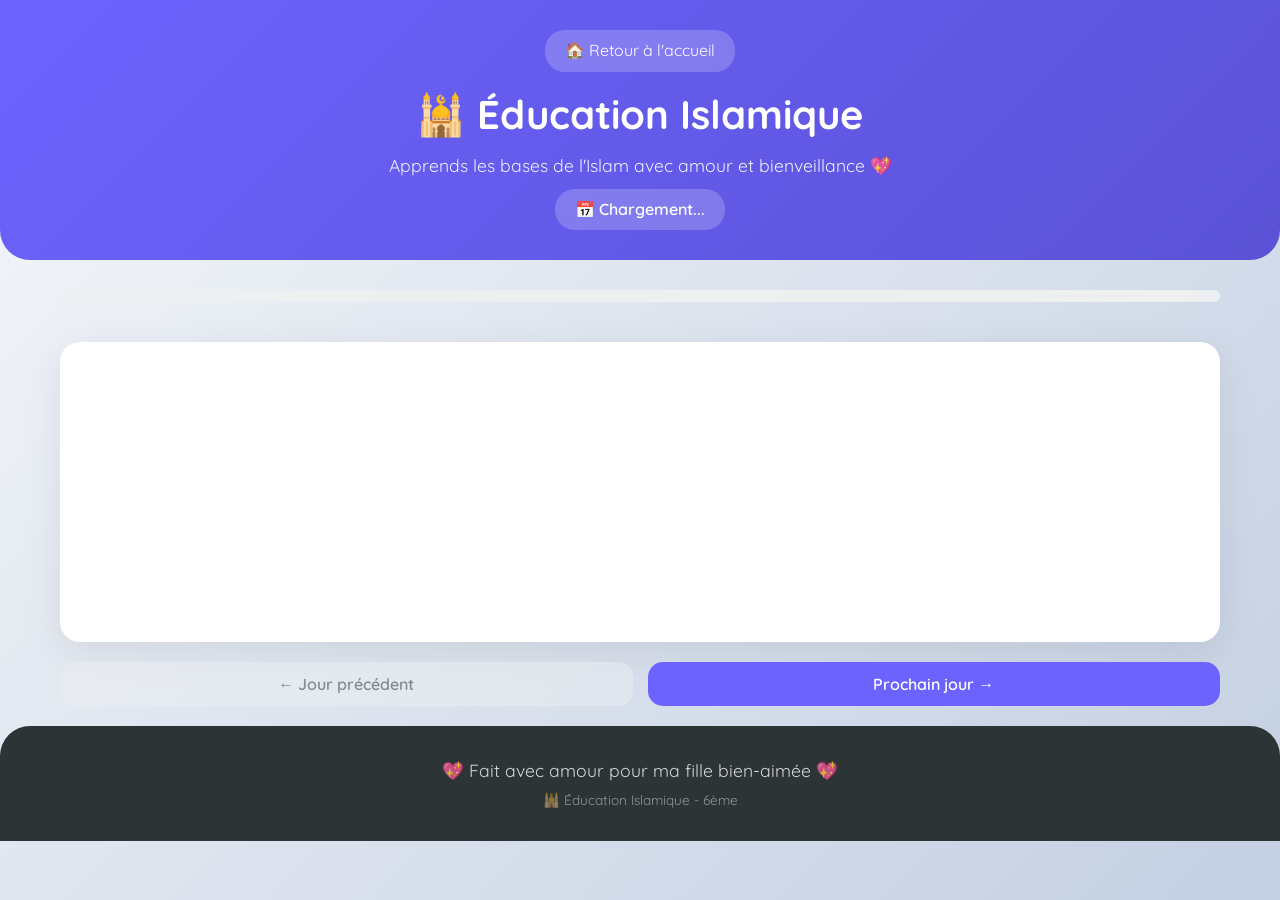
==== pages/islam.html @ 374b8ad4 "Create islam.html" ====
<!DOCTYPE html>
<html lang="fr">
<head>
    <meta charset="UTF-8">
    <meta name="viewport" content="width=device-width, initial-scale=1.0">
    <title>🕌 Éducation Islamique - Mon École</title>
    <link rel="stylesheet" href="../css/style.css">
    <link href="https://fonts.googleapis.com/css2?family=Quicksand:wght@300;400;600;700&display=swap" rel="stylesheet">
    <style>
        /* Styles spécifiques à la page Islam */
        .subject-header {
            background: linear-gradient(135deg, #6C63FF 0%, #5A52D5 100%);
            padding: 30px 20px;
            border-radius: 0 0 30px 30px;
            color: white;
            text-align: center;
            margin-bottom: 30px;
        }
        
        .subject-header h1 {
            font-size: 2.5rem;
            margin-bottom: 5px;
        }
        
        .subject-header .subtitle {
            font-size: 1.1rem;
            opacity: 0.9;
        }
        
        .subject-header .date-info {
            background: rgba(255,255,255,0.2);
            padding: 8px 20px;
            border-radius: 20px;
            display: inline-block;
            margin-top: 10px;
            font-weight: 600;
        }
        
        .back-home {
            display: inline-block;
            color: white;
            text-decoration: none;
            background: rgba(255,255,255,0.2);
            padding: 8px 20px;
            border-radius: 20px;
            margin-bottom: 10px;
            transition: all 0.3s;
        }
        
        .back-home:hover {
            background: rgba(255,255,255,0.3);
            transform: translateX(-3px);
        }
        
        .lesson-container {
            background: white;
            border-radius: 20px;
            padding: 30px;
            box-shadow: 0 10px 40px rgba(0,0,0,0.08);
            margin-bottom: 20px;
            min-height: 300px;
        }
        
        .lesson-container .day-badge {
            display: inline-block;
            background: var(--primary);
            color: white;
            padding: 5px 15px;
            border-radius: 20px;
            font-size: 0.85rem;
            font-weight: 600;
            margin-bottom: 15px;
        }
        
        .lesson-container .lesson-content h3 {
            color: var(--primary);
            font-size: 1.5rem;
            margin-bottom: 15px;
        }
        
        .lesson-container .lesson-content ul {
            list-style: none;
            padding: 0;
        }
        
        .lesson-container .lesson-content ul li {
            padding: 10px 15px;
            margin-bottom: 8px;
            background: #f8f9fa;
            border-radius: 12px;
            border-left: 4px solid var(--primary);
        }
        
        .lesson-container .lesson-content .lesson-tip {
            background: #fff3cd;
            padding: 15px 20px;
            border-radius: 12px;
            margin-top: 15px;
            border-left: 4px solid #ffc107;
        }
        
        .lesson-container .lesson-content .arabic-text {
            background: #f0f0f0;
            padding: 20px;
            border-radius: 12px;
            text-align: center;
            font-size: 1.4rem;
            margin: 15px 0;
            direction: rtl;
            font-family: 'Arial', sans-serif;
        }
        
        .lesson-container .lesson-content .arabic-text em {
            display: block;
            font-size: 1rem;
            direction: ltr;
            color: #666;
            margin-top: 5px;
        }
        
        .navigation-buttons {
            display: flex;
            justify-content: space-between;
            gap: 15px;
            margin: 20px 0;
            flex-wrap: wrap;
        }
        
        .navigation-buttons button {
            padding: 12px 30px;
            border: none;
            border-radius: 15px;
            font-size: 1rem;
            font-weight: 600;
            cursor: pointer;
            transition: all 0.3s;
            font-family: 'Quicksand', sans-serif;
            flex: 1;
            min-width: 120px;
        }
        
        .btn-prev {
            background: #ecf0f1;
            color: #2d3436;
        }
        
        .btn-prev:hover:not(:disabled) {
            background: #d5d8da;
            transform: translateX(-3px);
        }
        
        .btn-next {
            background: var(--primary);
            color: white;
        }
        
        .btn-next:hover:not(:disabled) {
            background: var(--primary-dark);
            transform: translateX(3px);
            box-shadow: 0 5px 20px rgba(108,99,255,0.3);
        }
        
        .btn-next:disabled, .btn-prev:disabled {
            opacity: 0.5;
            cursor: not-allowed;
            transform: none !important;
        }
        
        .quiz-container {
            background: white;
            border-radius: 20px;
            padding: 30px;
            box-shadow: 0 10px 40px rgba(0,0,0,0.08);
            margin-top: 20px;
            display: none;
        }
        
        .quiz-container.active {
            display: block;
            animation: fadeInUp 0.5s ease-out;
        }
        
        .quiz-container h3 {
            color: var(--primary);
            font-size: 1.5rem;
            margin-bottom: 20px;
        }
        
        .question {
            margin-bottom: 25px;
            padding: 20px;
            background: #f8f9fa;
            border-radius: 12px;
        }
        
        .question p {
            font-weight: 600;
            margin-bottom: 10px;
            font-size: 1.05rem;
        }
        
        .options {
            display: flex;
            flex-direction: column;
            gap: 8px;
        }
        
        .options label {
            display: flex;
            align-items: center;
            gap: 12px;
            padding: 10px 15px;
            background: white;
            border-radius: 10px;
            cursor: pointer;
            transition: all 0.2s;
            border: 2px solid transparent;
        }
        
        .options label:hover {
            border-color: var(--primary-light);
            background: #f0edff;
        }
        
        .options input[type="radio"] {
            width: 18px;
            height: 18px;
            accent-color: var(--primary);
        }
        
        .btn-submit {
            background: var(--success);
            color: white;
            padding: 12px 40px;
            border: none;
            border-radius: 15px;
            font-size: 1.1rem;
            font-weight: 700;
            cursor: pointer;
            transition: all 0.3s;
            font-family: 'Quicksand', sans-serif;
        }
        
        .btn-submit:hover {
            transform: scale(1.03);
            box-shadow: 0 5px 20px rgba(107,203,119,0.3);
        }
        
        .quiz-result {
            padding: 20px;
            border-radius: 12px;
            margin-top: 20px;
            text-align: center;
            font-weight: 700;
            font-size: 1.2rem;
            display: none;
        }
        
        .quiz-result.success {
            display: block;
            background: #d4edda;
            color: #155724;
            border: 2px solid #6BCB77;
        }
        
        .quiz-result.fail {
            display: block;
            background: #f8d7da;
            color: #721c24;
            border: 2px solid #FF6B6B;
        }
        
        .progress-bar-container {
            background: #ecf0f1;
            border-radius: 15px;
            height: 12px;
            margin: 20px 0;
            overflow: hidden;
        }
        
        .progress-bar-fill {
            height: 100%;
            border-radius: 15px;
            background: linear-gradient(90deg, var(--primary-light), var(--primary));
            transition: width 0.8s cubic-bezier(0.4, 0, 0.2, 1);
            width: 0%;
        }
        
        .weekly-quiz-container {
            background: linear-gradient(135deg, #ffecd2 0%, #fcb69f 100%);
            border-radius: 20px;
            padding: 30px;
            margin-top: 20px;
            display: none;
            border: 3px solid #ff6b6b;
        }
        
        .weekly-quiz-container.active {
            display: block;
            animation: fadeInUp 0.6s ease-out;
        }
        
        .weekly-quiz-container h3 {
            color: #e17055;
            font-size: 1.8rem;
            text-align: center;
        }
        
        .weekly-quiz-container .subtitle {
            text-align: center;
            font-size: 1.1rem;
            color: #636e72;
            margin-bottom: 20px;
        }
        
        .weekly-quiz-container .passing-info {
            background: white;
            padding: 10px 20px;
            border-radius: 12px;
            text-align: center;
            font-weight: 600;
            margin-bottom: 20px;
        }
        
        .week-progress {
            display: flex;
            justify-content: space-between;
            gap: 8px;
            margin: 20px 0;
        }
        
        .week-day {
            flex: 1;
            text-align: center;
            padding: 8px 4px;
            border-radius: 10px;
            font-size: 0.75rem;
            font-weight: 600;
            background: #ecf0f1;
            color: #999;
            transition: all 0.3s;
        }
        
        .week-day.completed {
            background: #d4edda;
            color: #155724;
        }
        
        .week-day.current {
            background: var(--primary);
            color: white;
        }
        
        .week-day.locked {
            background: #f8d7da;
            color: #721c24;
        }
        
        .message-box {
            text-align: center;
            padding: 30px;
            background: #f8f9fa;
            border-radius: 15px;
            margin: 20px 0;
        }
        
        .message-box .big-emoji {
            font-size: 4rem;
        }
        
        .message-box h3 {
            font-size: 1.5rem;
            color: var(--primary);
            margin: 15px 0;
        }
        
        .message-box p {
            color: #636e72;
            font-size: 1.1rem;
        }
        
        @media (max-width: 768px) {
            .subject-header h1 { font-size: 2rem; }
            .navigation-buttons button { padding: 10px 20px; font-size: 0.9rem; }
            .lesson-container { padding: 20px; }
            .quiz-container { padding: 20px; }
            .week-day { font-size: 0.6rem; padding: 5px 2px; }
        }
    </style>
</head>
<body>

    <!-- ============================================ -->
    <!-- HEADER -->
    <!-- ============================================ -->
    <header class="subject-header">
        <div class="container">
            <a href="../index.html" class="back-home">🏠 Retour à l'accueil</a>
            <h1>🕌 Éducation Islamique</h1>
            <p class="subtitle">Apprends les bases de l'Islam avec amour et bienveillance 💖</p>
            <div class="date-info" id="current-date">📅 Chargement...</div>
        </div>
    </header>

    <!-- ============================================ -->
    <!-- MAIN CONTENT -->
    <!-- ============================================ -->
    <div class="container">

        <!-- Progress Bar -->
        <div class="progress-bar-container">
            <div class="progress-bar-fill" id="subjectProgress" style="width: 0%;"></div>
        </div>

        <!-- Week Progress -->
        <div class="week-progress" id="weekProgress">
            <!-- Generated by JavaScript -->
        </div>

        <!-- ============================================ -->
        <!-- LESSON CONTAINER -->
        <!-- ============================================ -->
        <div id="lessonContainer" class="lesson-container">
            <!-- Dynamic content loaded by JavaScript -->
        </div>

        <!-- ============================================ -->
        <!-- NAVIGATION -->
        <!-- ============================================ -->
        <div class="navigation-buttons">
            <button class="btn-prev" id="prevDay" disabled>← Jour précédent</button>
            <button class="btn-next" id="nextDay">Prochain jour →</button>
        </div>

        <!-- ============================================ -->
        <!-- QUIZ CONTAINER -->
        <!-- ============================================ -->
        <div id="quizContainer" class="quiz-container">
            <!-- Dynamic quiz loaded by JavaScript -->
        </div>

        <!-- ============================================ -->
        <!-- WEEKLY QUIZ CONTAINER -->
        <!-- ============================================ -->
        <div id="weeklyQuizContainer" class="weekly-quiz-container">
            <!-- Dynamic weekly quiz loaded by JavaScript -->
        </div>

        <!-- ============================================ -->
        <!-- MESSAGE BOX (for future lessons) -->
        <!-- ============================================ -->
        <div id="messageBox" style="display: none;">
            <!-- Dynamic message -->
        </div>

    </div>

    <!-- ============================================ -->
    <!-- FOOTER -->
    <!-- ============================================ -->
    <footer>
        <div class="container">
            <p>💖 Fait avec amour pour ma fille bien-aimée 💖</p>
            <p class="footer-small">🕌 Éducation Islamique - 6ème</p>
        </div>
    </footer>

    <!-- ============================================ -->
    <!-- JAVASCRIPT -->
    <!-- ============================================ -->
    <script src="../js/script.js"></script>
    <script>
        // ============================================ //
        // ISLAM PAGE SPECIFIC LOGIC //
        // ============================================ //

        const SUBJECT_KEY = 'islam';
        const TOTAL_DAYS = 7;

        // Get current day from global function
        const currentDay = window.getCurrentDay ? window.getCurrentDay() : 1;

        // ============================================ //
        // RENDER LESSON //
        // ============================================ //

        function renderLesson(dayNumber) {
            const container = document.getElementById('lessonContainer');
            const subjectData = window.SUBJECTS ? window.SUBJECTS[SUBJECT_KEY] : null;
            
            if (!subjectData || !subjectData.days[dayNumber]) {
                container.innerHTML = `
                    <div class="message-box">
                        <div class="big-emoji">📚</div>
                        <h3>Leçon à venir</h3>
                        <p>Reviens bientôt pour découvrir cette leçon !</p>
                    </div>
                `;
                return;
            }

            const dayData = subjectData.days[dayNumber];
            const isCompleted = window.isDayCompleted ? window.isDayCompleted(SUBJECT_KEY, dayNumber) : false;
            const isUnlocked = window.isDayUnlocked ? window.isDayUnlocked(SUBJECT_KEY, dayNumber) : (dayNumber <= currentDay);
            const date = getDateForDay(dayNumber);
            
            // Build status badge
            let statusBadge = '';
            if (isCompleted) {
                statusBadge = '✅ Terminé';
            } else if (isUnlocked) {
                statusBadge = '🔵 À faire';
            } else {
                statusBadge = '🔒 Verrouillé';
            }

            container.innerHTML = `
                <div class="day-badge">📅 Jour ${dayNumber} - ${formatDate(date)}</div>
                <div class="lesson-content">
                    ${dayData.content}
                    <div style="margin-top: 15px; font-size: 0.9rem; color: #636e72;">
                        Statut: <strong>${statusBadge}</strong>
                    </div>
                </div>
            `;

            // Show quiz if unlocked
            const quizContainer = document.getElementById('quizContainer');
            if (isUnlocked) {
                quizContainer.classList.add('active');
                renderQuiz(dayNumber);
            } else {
                quizContainer.classList.remove('active');
            }

            // Update navigation
            document.getElementById('prevDay').disabled = (dayNumber <= 1);
            document.getElementById('nextDay').disabled = (dayNumber >= TOTAL_DAYS);
        }

        // ============================================ //
        // RENDER QUIZ //
        // ============================================ //

        function renderQuiz(dayNumber) {
            const container = document.getElementById('quizContainer');
            const subjectData = window.SUBJECTS ? window.SUBJECTS[SUBJECT_KEY] : null;
            
            if (!subjectData || !subjectData.days[dayNumber] || !subjectData.days[dayNumber].quiz) {
                container.innerHTML = `<p>Aucun quiz pour cette leçon.</p>`;
                return;
            }

            const quiz = subjectData.days[dayNumber].quiz;
            const isCompleted = window.isDayCompleted ? window.isDayCompleted(SUBJECT_KEY, dayNumber) : false;

            if (isCompleted) {
                const score = getSubjectProgress(SUBJECT_KEY).scores[dayNumber] || 0;
                container.innerHTML = `
                    <h3>✅ Quiz terminé !</h3>
                    <div class="quiz-result success" style="display:block;">
                        🎉 Score: ${score}% - Bravo !
                    </div>
                    <p style="text-align:center; color:#636e72; margin-top:10px;">
                        Tu peux réviser la leçon quand tu veux.
                    </p>
                `;
                return;
            }

            let html = `<h3>📝 Quiz du Jour ${dayNumber}</h3>`;
            html += `<p>Réponds aux 5 questions ci-dessous :</p>`;

            quiz.questions.forEach((q, index) => {
                html += `
                    <div class="question" data-q="${index}">
                        <p>${index + 1}. ${q.question}</p>
                        <div class="options">
                            ${q.options.map((opt, i) => `
                                <label>
                                    <input type="radio" name="q${index}" value="${i}">
                                    ${opt}
                                </label>
                            `).join('')}
                        </div>
                    </div>
                `;
            });

            html += `
                <button class="btn-submit" onclick="submitQuiz(${dayNumber})">✅ Vérifier mes réponses</button>
                <div id="quizResult" class="quiz-result"></div>
            `;

            container.innerHTML = html;
        }

        // ============================================ //
        // SUBMIT QUIZ //
        // ============================================ //

        window.submitQuiz = function(dayNumber) {
            const subjectData = window.SUBJECTS ? window.SUBJECTS[SUBJECT_KEY] : null;
            if (!subjectData || !subjectData.days[dayNumber]) return;

            const quiz = subjectData.days[dayNumber].quiz;
            let correct = 0;
            const total = quiz.questions.length;

            quiz.questions.forEach((q, index) => {
                const selected = document.querySelector(`input[name="q${index}"]:checked`);
                if (selected && parseInt(selected.value) === q.correct) {
                    correct++;
                }
            });

            const score = Math.round((correct / total) * 100);
            const resultDiv = document.getElementById('quizResult');
            
            if (score >= 65) {
                resultDiv.className = 'quiz-result success';
                resultDiv.textContent = `🎉 Félicitations ! ${score}% - Quiz réussi !`;
                // Save progress
                if (window.updateSubjectProgress) {
                    window.updateSubjectProgress(SUBJECT_KEY, dayNumber, score);
                }
                // Update dashboard
                if (window.updateDashboard) {
                    window.updateDashboard();
                }
                // Re-render to show completed state
                setTimeout(() => renderLesson(dayNumber), 1500);
            } else {
                resultDiv.className = 'quiz-result fail';
                resultDiv.textContent = `📚 ${score}% - Réessaie ! Relis la leçon et retente ta chance.`;
            }
        };

        // ============================================ //
        // RENDER WEEK PROGRESS //
        // ============================================ //

        function renderWeekProgress() {
            const container = document.getElementById('weekProgress');
            let html = '';

            for (let i = 1; i <= TOTAL_DAYS; i++) {
                const completed = window.isDayCompleted ? window.isDayCompleted(SUBJECT_KEY, i) : false;
                const unlocked = window.isDayUnlocked ? window.isDayUnlocked(SUBJECT_KEY, i) : (i <= currentDay);
                
                let className = 'week-day';
                if (completed) className += ' completed';
                else if (unlocked) className += ' current';
                else className += ' locked';

                const label = completed ? '✅' : (unlocked ? '📖' : '🔒');
                html += `<div class="${className}">${label} J${i}</div>`;
            }

            container.innerHTML = html;
        }

        // ============================================ //
        // UPDATE PROGRESS BAR //
        // ============================================ //

        function updateProgressBar() {
            const progress = window.getSubjectProgress ? window.getSubjectProgress(SUBJECT_KEY) : { completedDays: [] };
            const completed = progress.completedDays ? progress.completedDays.length : 0;
            const percent = Math.round((completed / TOTAL_DAYS) * 100);
            
            const bar = document.getElementById('subjectProgress');
            if (bar) bar.style.width = `${percent}%`;
        }

        // ============================================ //
        // NAVIGATION //
        // ============================================ //

        let currentViewDay = currentDay;

        function navigateToDay(direction) {
            const newDay = currentViewDay + direction;
            if (newDay < 1 || newDay > TOTAL_DAYS) return;
            
            currentViewDay = newDay;
            renderLesson(currentViewDay);
            updateNavigationButtons();
        }

        function updateNavigationButtons() {
            document.getElementById('prevDay').disabled = (currentViewDay <= 1);
            document.getElementById('nextDay').disabled = (currentViewDay >= TOTAL_DAYS);
        }

        // ============================================ //
        // HELPER FUNCTIONS (if not in global) //
        // ============================================ //

        function getDateForDay(dayNumber) {
            const date = new Date('2026-07-14');
            date.setDate(date.getDate() + dayNumber - 1);
            return date;
        }

        function formatDate(date) {
            const options = { day: 'numeric', month: 'long', year: 'numeric' };
            return date.toLocaleDateString('fr-FR', options);
        }

        function getSubjectProgress(key) {
            if (window.getSubjectProgress) return window.getSubjectProgress(key);
            return { completedDays: [], scores: {} };
        }

        // ============================================ //
        // INITIALIZATION //
        // ============================================ //

        document.addEventListener('DOMContentLoaded', function() {
            // Set current date
            const dateEl = document.getElementById('current-date');
            const today = new Date();
            const options = { weekday: 'long', year: 'numeric', month: 'long', day: 'numeric' };
            if (dateEl) dateEl.textContent = `📅 ${today.toLocaleDateString('fr-FR', options)}`;

            // Render initial lesson
            renderLesson(currentViewDay);
            renderWeekProgress();
            updateProgressBar();
            updateNavigationButtons();

            // Event listeners
            document.getElementById('prevDay').addEventListener('click', () => navigateToDay(-1));
            document.getElementById('nextDay').addEventListener('click', () => navigateToDay(1));
        });

        // ============================================ //
        // OVERRIDE DAY IF FUTURE DATE //
        // ============================================ //

        // If today is before start date or after week, adjust
        const today = new Date();
        const startDate = new Date('2026-07-14');
        const endDate = new Date('2026-07-20');
        
        if (today < startDate) {
            // Before start date
            document.getElementById('lessonContainer').innerHTML = `
                <div class="message-box">
                    <div class="big-emoji">⏳</div>
                    <h3>Les cours commencent le 14 juillet !</h3>
                    <p>Reviens le 14 juillet pour commencer l'aventure ! 🌟</p>
                </div>
            `;
            document.getElementById('quizContainer').classList.remove('active');
        }
    </script>
</body>
</html>
---- css/style.css ----
/* ============================================ */
/* 1. RESET & GLOBAL STYLES */
/* ============================================ */
* {
    margin: 0;
    padding: 0;
    box-sizing: border-box;
}

:root {
    --primary: #6C63FF;
    --primary-light: #8B83FF;
    --primary-dark: #5A52D5;
    --secondary: #FF6B6B;
    --accent: #FFD93D;
    --success: #6BCB77;
    --danger: #FF6B6B;
    --bg-gradient-start: #667eea;
    --bg-gradient-end: #764ba2;
    --card-shadow: 0 10px 40px rgba(0, 0, 0, 0.1);
    --border-radius: 20px;
    --transition: all 0.3s cubic-bezier(0.4, 0, 0.2, 1);
}

body {
    font-family: 'Quicksand', sans-serif;
    background: linear-gradient(135deg, #f5f7fa 0%, #c3cfe2 100%);
    min-height: 100vh;
    color: #2d3436;
    line-height: 1.6;
}

.container {
    max-width: 1200px;
    margin: 0 auto;
    padding: 0 20px;
}

/* ============================================ */
/* 2. HEADER / HERO */
/* ============================================ */
.hero {
    background: linear-gradient(135deg, var(--bg-gradient-start) 0%, var(--bg-gradient-end) 100%);
    padding: 50px 20px 40px;
    border-bottom-left-radius: 50px;
    border-bottom-right-radius: 50px;
    position: relative;
    overflow: hidden;
    box-shadow: 0 10px 40px rgba(108, 99, 255, 0.3);
}

.hero::before {
    content: '';
    position: absolute;
    top: -50%;
    right: -20%;
    width: 500px;
    height: 500px;
    background: rgba(255, 255, 255, 0.05);
    border-radius: 50%;
    animation: float 20s infinite;
}

.hero::after {
    content: '';
    position: absolute;
    bottom: -30%;
    left: -10%;
    width: 300px;
    height: 300px;
    background: rgba(255, 255, 255, 0.03);
    border-radius: 50%;
    animation: float 15s infinite reverse;
}

@keyframes float {
    0%, 100% { transform: translate(0, 0); }
    50% { transform: translate(-30px, -30px); }
}

.hero-content {
    position: relative;
    z-index: 1;
    display: flex;
    justify-content: space-between;
    align-items: center;
    flex-wrap: wrap;
}

.hero-text h1 {
    font-size: 3.5rem;
    color: white;
    font-weight: 700;
    text-shadow: 0 4px 20px rgba(0, 0, 0, 0.2);
    margin-bottom: 5px;
}

.hero-text .subtitle {
    font-size: 1.8rem;
    color: rgba(255, 255, 255, 0.95);
    font-weight: 600;
}

.hero-text .description {
    font-size: 1.1rem;
    color: rgba(255, 255, 255, 0.85);
    margin: 10px 0 15px;
}

.date-display {
    display: inline-block;
    background: rgba(255, 255, 255, 0.2);
    backdrop-filter: blur(10px);
    padding: 10px 25px;
    border-radius: 50px;
    color: white;
    font-size: 1.1rem;
    font-weight: 600;
    border: 1px solid rgba(255, 255, 255, 0.3);
}

.hero-emoji {
    display: flex;
    gap: 20px;
    font-size: 3rem;
}

.floating-emoji {
    animation: floatEmoji 3s ease-in-out infinite;
    display: inline-block;
}

.floating-emoji:nth-child(2) { animation-delay: 0.5s; }
.floating-emoji:nth-child(3) { animation-delay: 1s; }

@keyframes floatEmoji {
    0%, 100% { transform: translateY(0) rotate(0deg); }
    50% { transform: translateY(-15px) rotate(5deg); }
}

/* ============================================ */
/* 3. SECTION TITLES */
/* ============================================ */
.section-title {
    font-size: 2.2rem;
    font-weight: 700;
    color: #2d3436;
    margin: 40px 0 30px;
    position: relative;
    display: inline-block;
}

.section-title::after {
    content: '';
    position: absolute;
    bottom: -8px;
    left: 0;
    width: 60px;
    height: 4px;
    background: linear-gradient(90deg, var(--primary), var(--secondary));
    border-radius: 2px;
}

/* ============================================ */
/* 4. DASHBOARD */
/* ============================================ */
.dashboard {
    padding: 20px 0;
}

.dashboard-grid {
    display: grid;
    grid-template-columns: 1fr 2fr;
    gap: 30px;
    align-items: start;
}

@media (max-width: 768px) {
    .dashboard-grid {
        grid-template-columns: 1fr;
    }
}

.chart-card {
    background: white;
    border-radius: var(--border-radius);
    padding: 30px;
    box-shadow: var(--card-shadow);
    text-align: center;
}

.chart-card h3 {
    font-size: 1.2rem;
    color: #636e72;
    margin-bottom: 15px;
}

.chart-container {
    display: flex;
    justify-content: center;
    align-items: center;
    position: relative;
}

.chart-container canvas {
    max-width: 100%;
    height: auto;
}

.chart-label {
    font-size: 1.3rem;
    font-weight: 700;
    color: var(--primary);
    margin-top: 15px;
}

.stats-grid {
    display: grid;
    grid-template-columns: 1fr 1fr;
    gap: 15px;
}

@media (max-width: 480px) {
    .stats-grid {
        grid-template-columns: 1fr;
    }
}

.stat-card {
    background: white;
    border-radius: var(--border-radius);
    padding: 20px;
    box-shadow: var(--card-shadow);
    display: flex;
    align-items: center;
    gap: 15px;
    transition: var(--transition);
}

.stat-card:hover {
    transform: translateY(-3px);
    box-shadow: 0 15px 50px rgba(0, 0, 0, 0.15);
}

.stat-icon {
    font-size: 2.5rem;
}

.stat-info {
    display: flex;
    flex-direction: column;
}

.stat-number {
    font-size: 2rem;
    font-weight: 700;
    color: #2d3436;
}

.stat-label {
    font-size: 0.85rem;
    color: #636e72;
    font-weight: 600;
}

/* ============================================ */
/* 5. SUBJECT CARDS */
/* ============================================ */
.subjects {
    padding: 10px 0 40px;
}

.subject-grid {
    display: grid;
    grid-template-columns: repeat(auto-fill, minmax(280px, 1fr));
    gap: 25px;
}

.subject-card {
    background: white;
    border-radius: var(--border-radius);
    padding: 25px;
    box-shadow: var(--card-shadow);
    transition: var(--transition);
    cursor: pointer;
    position: relative;
    overflow: hidden;
    border: 2px solid transparent;
}

.subject-card:hover {
    transform: translateY(-5px) scale(1.02);
    box-shadow: 0 20px 60px rgba(108, 99, 255, 0.2);
    border-color: var(--primary-light);
}

.subject-card:active {
    transform: scale(0.98);
}

.subject-icon {
    font-size: 3rem;
    display: block;
    margin-bottom: 10px;
}

.subject-card h3 {
    font-size: 1.3rem;
    color: #2d3436;
    margin-bottom: 5px;
}

.subject-desc {
    font-size: 0.9rem;
    color: #636e72;
    margin-bottom: 15px;
}

.gauge-container {
    display: flex;
    align-items: center;
    gap: 12px;
    margin: 10px 0;
}

.gauge-track {
    flex: 1;
    height: 10px;
    background: #ecf0f1;
    border-radius: 10px;
    overflow: hidden;
    position: relative;
}

.gauge-fill {
    height: 100%;
    border-radius: 10px;
    background: linear-gradient(90deg, var(--primary-light), var(--primary));
    transition: width 1s cubic-bezier(0.4, 0, 0.2, 1);
    width: 0%;
}

.gauge-percent {
    font-size: 0.9rem;
    font-weight: 700;
    color: var(--primary);
    min-width: 45px;
    text-align: right;
}

.subject-status {
    display: block;
    font-size: 0.85rem;
    font-weight: 600;
    margin-top: 8px;
    padding: 4px 12px;
    border-radius: 20px;
    background: #ecf0f1;
    color: #636e72;
    display: inline-block;
}

.subject-status.completed {
    background: #d4edda;
    color: #155724;
}

.subject-status.in-progress {
    background: #cce5ff;
    color: #004085;
}

.subject-status.locked {
    background: #f8d7da;
    color: #721c24;
}

.subject-arrow {
    position: absolute;
    right: 20px;
    bottom: 20px;
    font-size: 1.5rem;
    color: var(--primary-light);
    opacity: 0;
    transition: var(--transition);
}

.subject-card:hover .subject-arrow {
    opacity: 1;
    transform: translateX(5px);
}

/* ============================================ */
/* 6. MOTIVATION CARD */
/* ============================================ */
.motivation {
    padding: 20px 0 40px;
}

.motivation-card {
    background: linear-gradient(135deg, #fdcb6e 0%, #f39c12 100%);
    border-radius: var(--border-radius);
    padding: 30px 40px;
    text-align: center;
    box-shadow: 0 10px 40px rgba(243, 156, 18, 0.3);
    position: relative;
    overflow: hidden;
}

.motivation-card::before {
    content: '✨';
    position: absolute;
    top: -20px;
    right: -20px;
    font-size: 8rem;
    opacity: 0.1;
}

.motivation-emoji {
    font-size: 2.5rem;
    display: block;
    margin-bottom: 10px;
}

.motivation-card p {
    font-size: 1.4rem;
    font-weight: 600;
    color: #2d3436;
    font-style: italic;
}

.motivation-author {
    display: block;
    margin-top: 10px;
    font-size: 1rem;
    font-weight: 600;
    color: #2d3436;
    opacity: 0.8;
}

/* ============================================ */
/* 7. FOOTER */
/* ============================================ */
footer {
    background: #2d3436;
    color: rgba(255, 255, 255, 0.8);
    padding: 30px 20px;
    text-align: center;
    border-top-left-radius: 30px;
    border-top-right-radius: 30px;
    margin-top: 20px;
}

footer p {
    font-size: 1.1rem;
}

footer .footer-small {
    font-size: 0.85rem;
    opacity: 0.6;
    margin-top: 5px;
}

/* ============================================ */
/* 8. RESPONSIVE DESIGN */
/* ============================================ */
@media (max-width: 768px) {
    .hero-text h1 {
        font-size: 2.5rem;
    }
    
    .hero-text .subtitle {
        font-size: 1.3rem;
    }
    
    .hero-emoji {
        font-size: 2rem;
        gap: 10px;
    }
    
    .section-title {
        font-size: 1.8rem;
    }
    
    .subject-grid {
        grid-template-columns: repeat(auto-fill, minmax(240px, 1fr));
        gap: 15px;
    }
    
    .motivation-card p {
        font-size: 1.1rem;
    }
}

@media (max-width: 480px) {
    .hero {
        padding: 30px 15px 25px;
        border-bottom-left-radius: 30px;
        border-bottom-right-radius: 30px;
    }
    
    .hero-text h1 {
        font-size: 2rem;
    }
    
    .hero-text .subtitle {
        font-size: 1.1rem;
    }
    
    .hero-emoji {
        font-size: 1.5rem;
        gap: 8px;
    }
    
    .subject-card {
        padding: 18px;
    }
    
    .stat-number {
        font-size: 1.5rem;
    }
}

/* ============================================ */
/* 9. ANIMATIONS */
/* ============================================ */
@keyframes fadeInUp {
    from {
        opacity: 0;
        transform: translateY(30px);
    }
    to {
        opacity: 1;
        transform: translateY(0);
    }
}

.subject-card {
    animation: fadeInUp 0.6s ease-out forwards;
}

.subject-card:nth-child(1) { animation-delay: 0.05s; }
.subject-card:nth-child(2) { animation-delay: 0.1s; }
.subject-card:nth-child(3) { animation-delay: 0.15s; }
.subject-card:nth-child(4) { animation-delay: 0.2s; }
.subject-card:nth-child(5) { animation-delay: 0.25s; }
.subject-card:nth-child(6) { animation-delay: 0.3s; }

/* ============================================ */
/* 10. SCROLLBAR STYLING */
/* ============================================ */
::-webkit-scrollbar {
    width: 10px;
}

::-webkit-scrollbar-track {
    background: #f1f1f1;
    border-radius: 10px;
}

::-webkit-scrollbar-thumb {
    background: linear-gradient(135deg, var(--primary), var(--primary-dark));
    border-radius: 10px;
}

::-webkit-scrollbar-thumb:hover {
    background: var(--primary-dark);
}

/* ============================================ */
/* 11. UTILITY */
/* ============================================ */
.text-center { text-align: center; }
.mt-20 { margin-top: 20px; }
.mb-20 { margin-bottom: 20px; }
.hidden { display: none; }
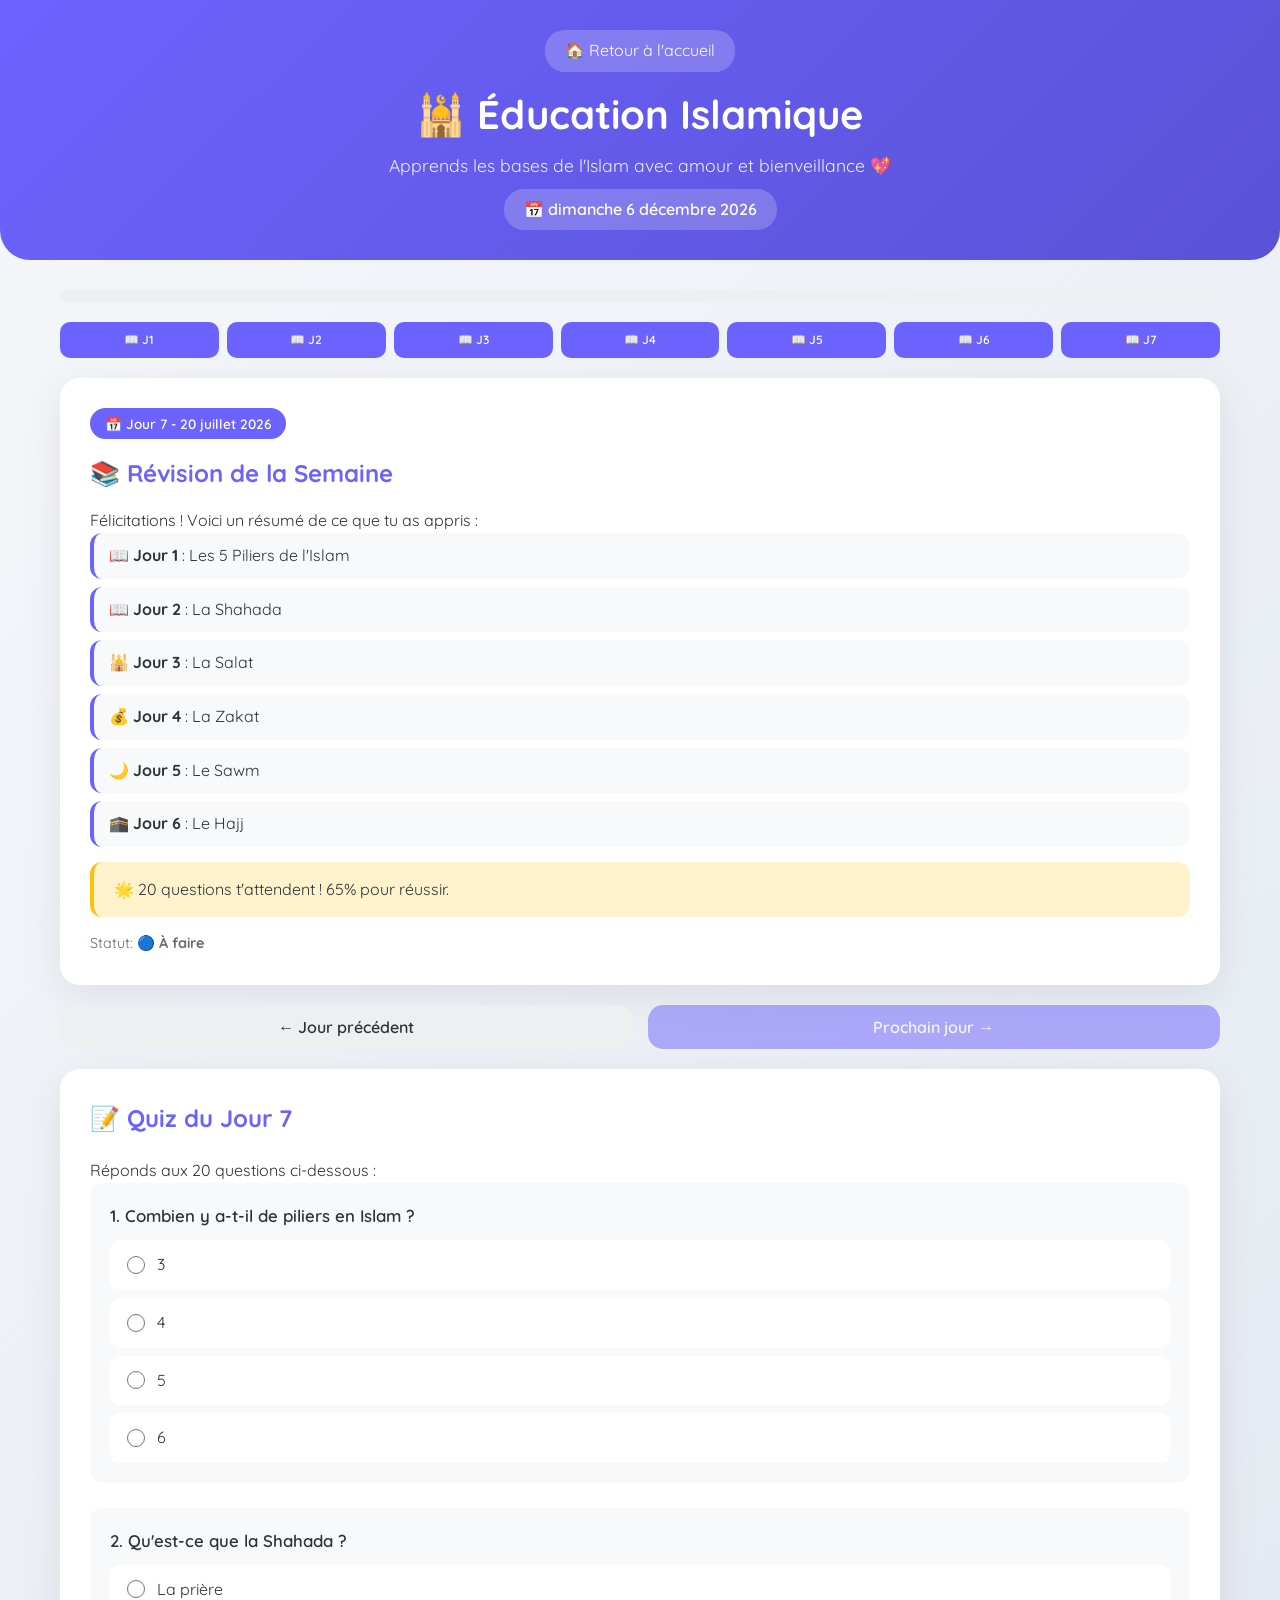
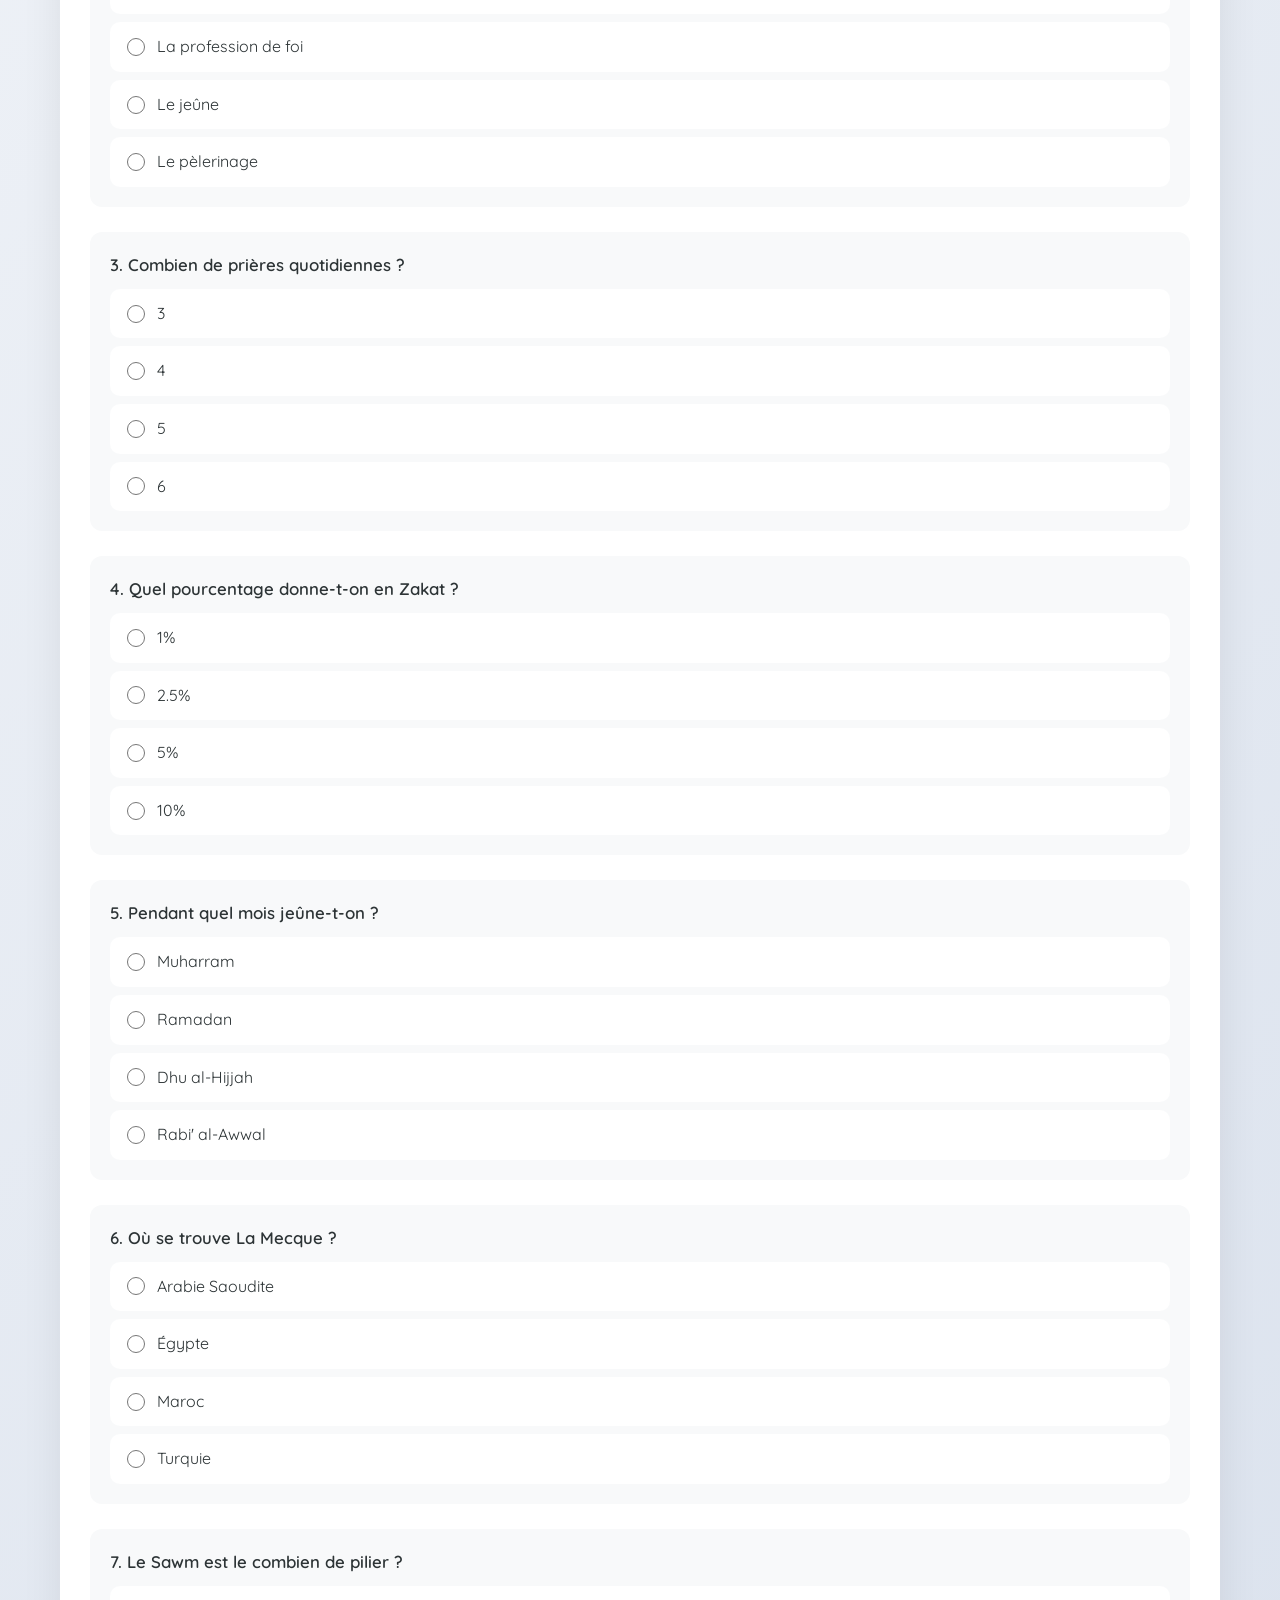
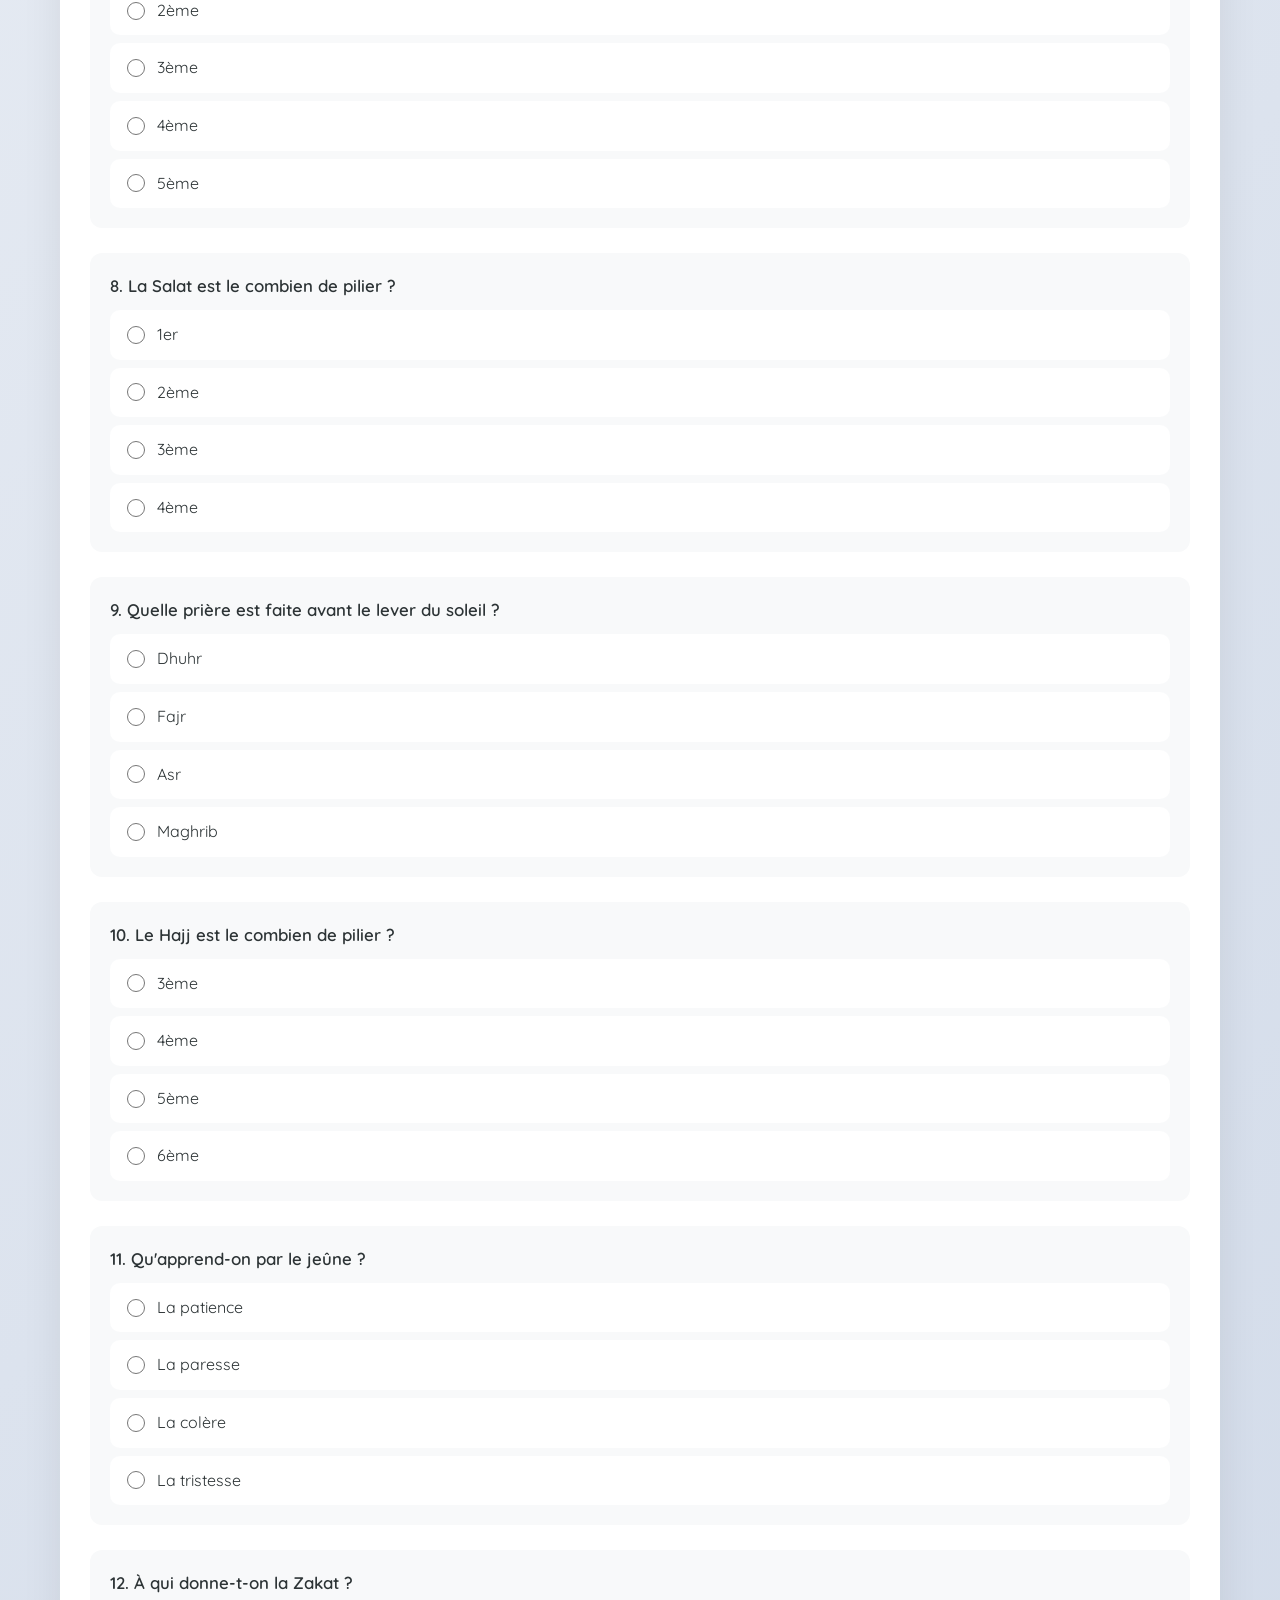
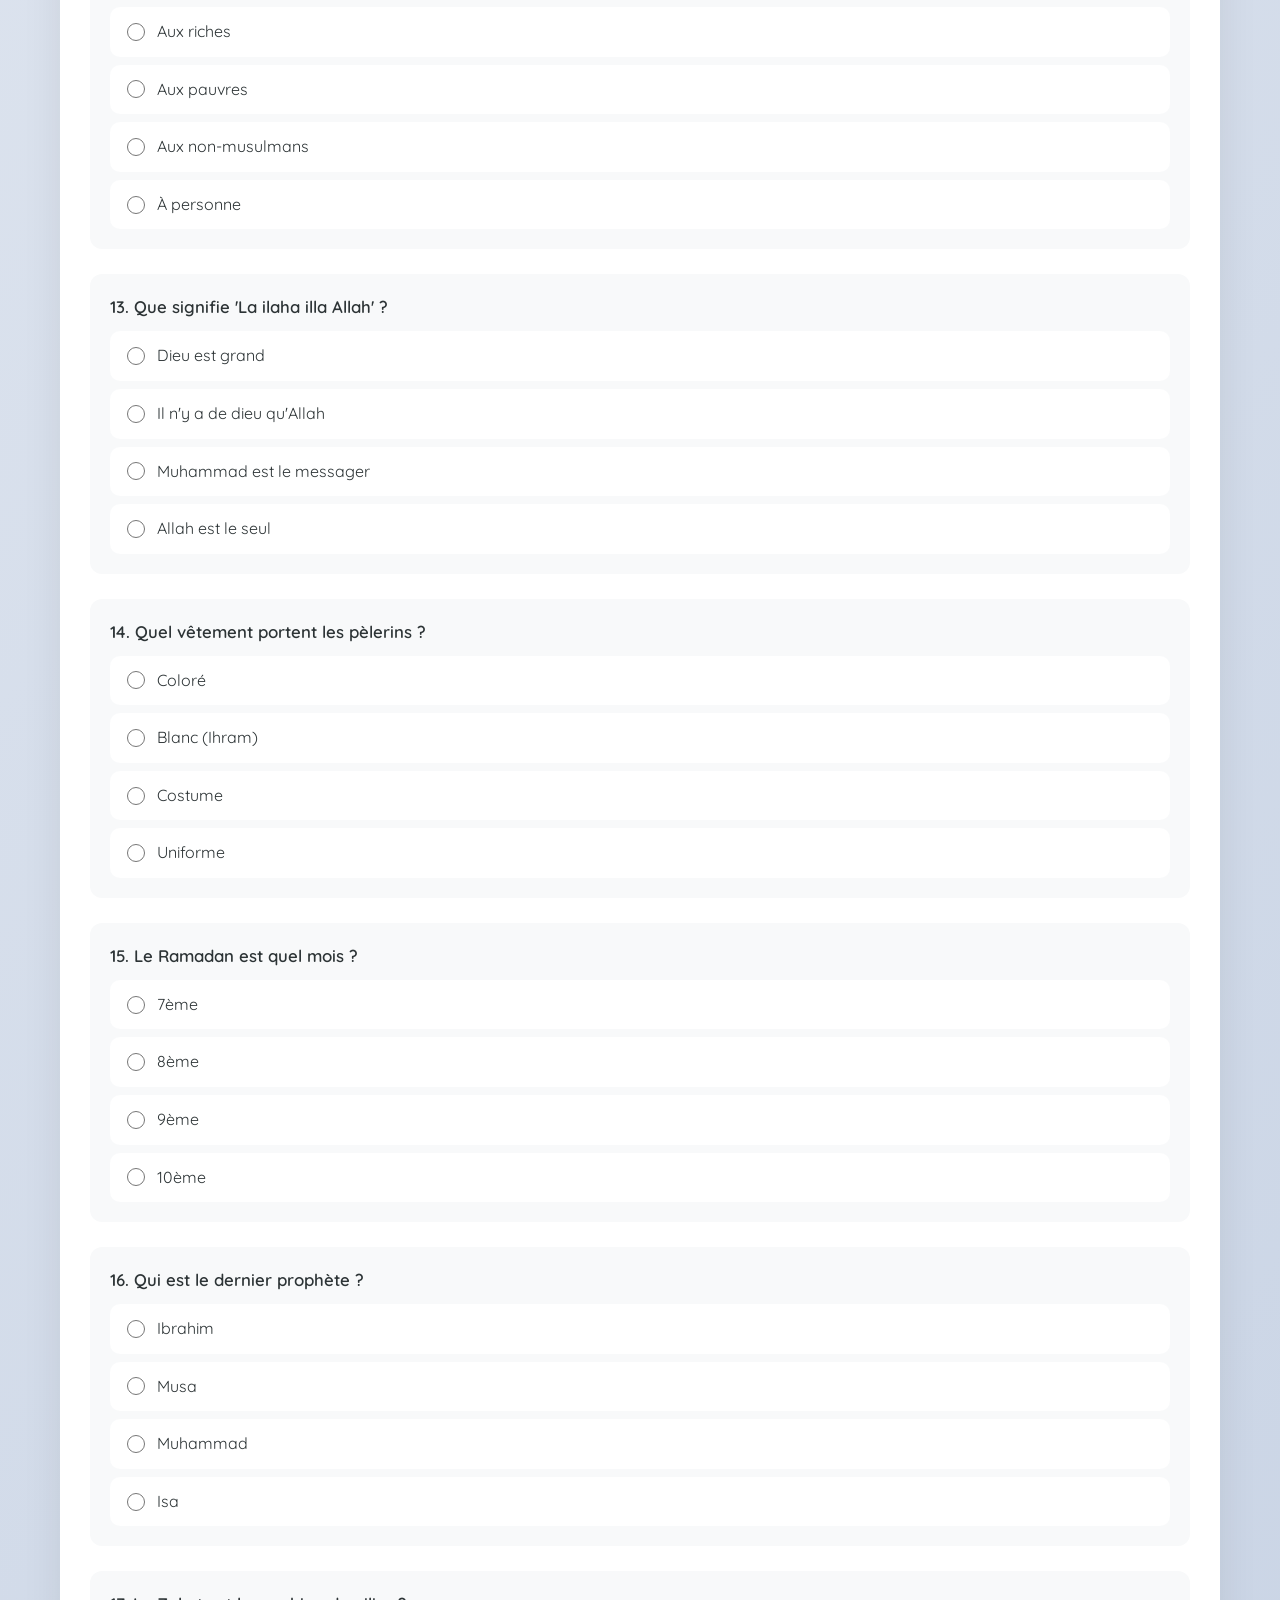
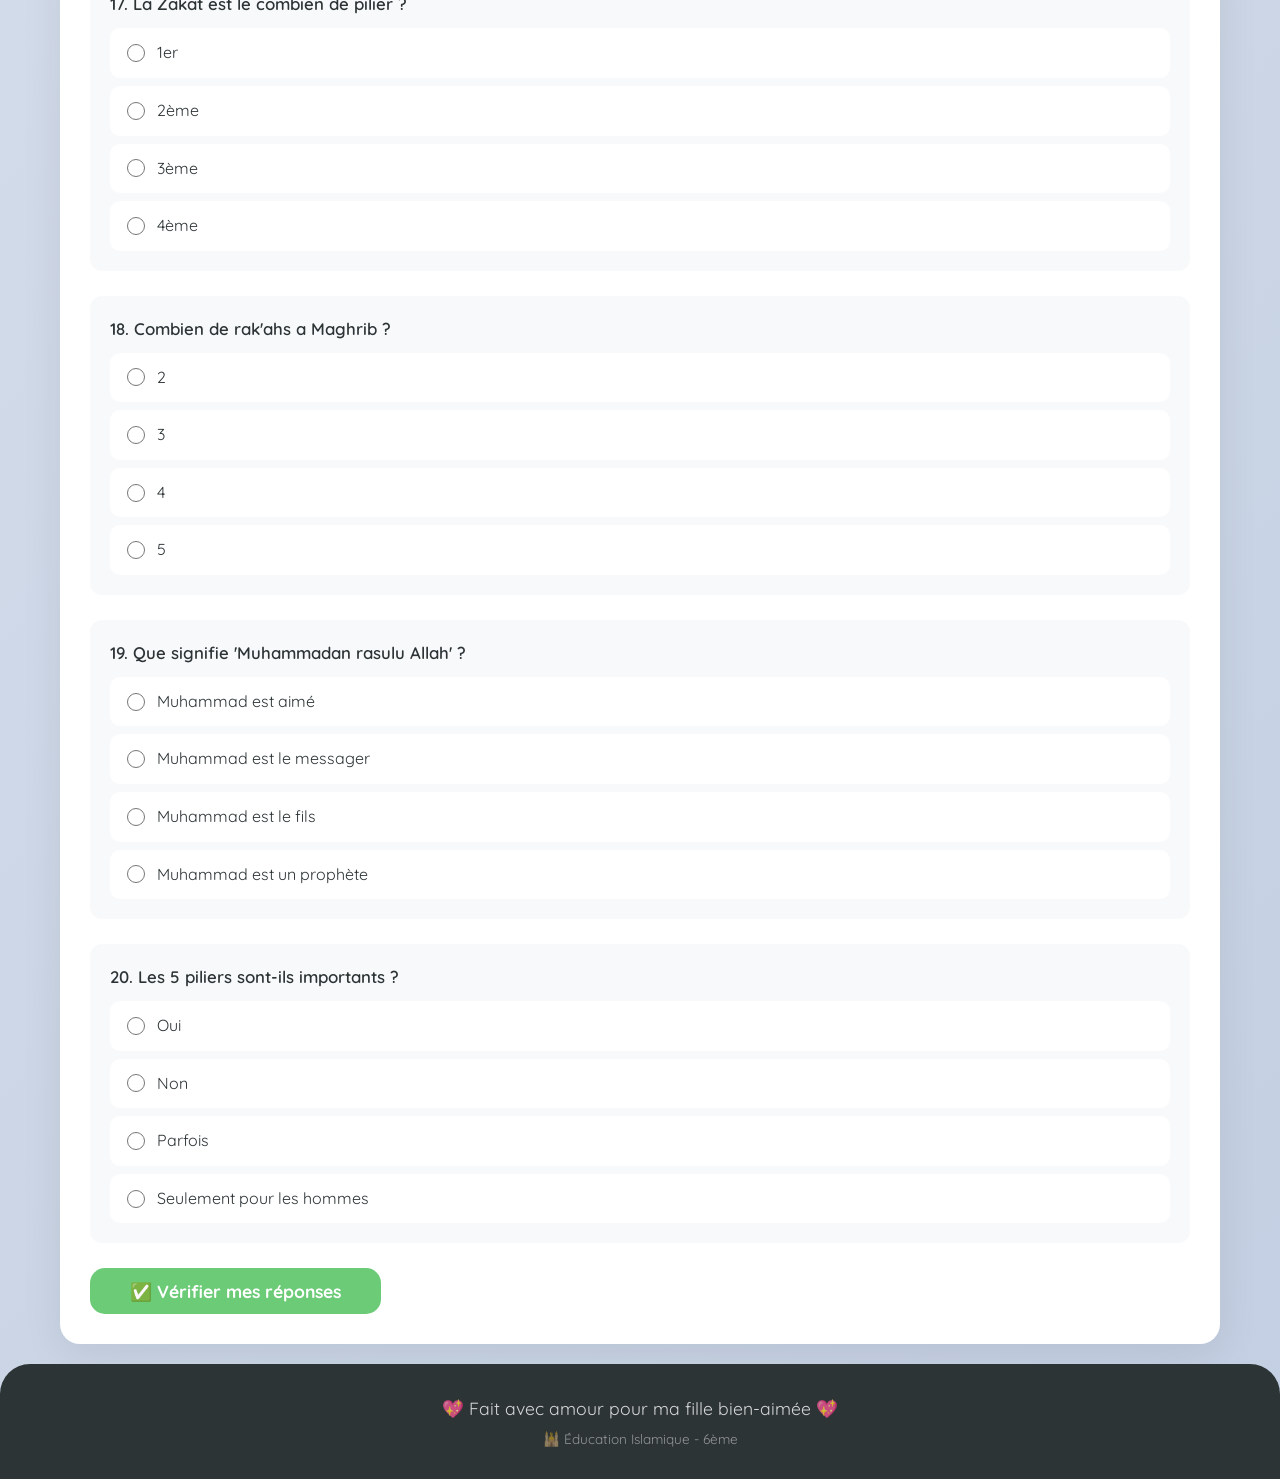
==== commit 5ad28f12: "Update islam.html" ====
--- a/pages/islam.html
+++ b/pages/islam.html
@@ -7,7 +7,6 @@
     <link rel="stylesheet" href="../css/style.css">
     <link href="https://fonts.googleapis.com/css2?family=Quicksand:wght@300;400;600;700&display=swap" rel="stylesheet">
     <style>
-        /* Styles spécifiques à la page Islam */
         .subject-header {
             background: linear-gradient(135deg, #6C63FF 0%, #5A52D5 100%);
             padding: 30px 20px;
@@ -16,17 +15,8 @@
             text-align: center;
             margin-bottom: 30px;
         }
-        
-        .subject-header h1 {
-            font-size: 2.5rem;
-            margin-bottom: 5px;
-        }
-        
-        .subject-header .subtitle {
-            font-size: 1.1rem;
-            opacity: 0.9;
-        }
-        
+        .subject-header h1 { font-size: 2.5rem; margin-bottom: 5px; }
+        .subject-header .subtitle { font-size: 1.1rem; opacity: 0.9; }
         .subject-header .date-info {
             background: rgba(255,255,255,0.2);
             padding: 8px 20px;
@@ -35,7 +25,6 @@
             margin-top: 10px;
             font-weight: 600;
         }
-        
         .back-home {
             display: inline-block;
             color: white;
@@ -46,11 +35,8 @@
             margin-bottom: 10px;
             transition: all 0.3s;
         }
-        
-        .back-home:hover {
-            background: rgba(255,255,255,0.3);
-            transform: translateX(-3px);
-        }
+        .back-home:hover { background: rgba(255,255,255,0.3); transform: translateX(-3px); }
+        .container { max-width: 1200px; margin: 0 auto; padding: 0 20px; }
         
         .lesson-container {
             background: white;
@@ -60,10 +46,9 @@
             margin-bottom: 20px;
             min-height: 300px;
         }
-        
         .lesson-container .day-badge {
             display: inline-block;
-            background: var(--primary);
+            background: #6C63FF;
             color: white;
             padding: 5px 15px;
             border-radius: 20px;
@@ -71,26 +56,22 @@
             font-weight: 600;
             margin-bottom: 15px;
         }
-        
         .lesson-container .lesson-content h3 {
-            color: var(--primary);
+            color: #6C63FF;
             font-size: 1.5rem;
             margin-bottom: 15px;
         }
-        
         .lesson-container .lesson-content ul {
             list-style: none;
             padding: 0;
         }
-        
         .lesson-container .lesson-content ul li {
             padding: 10px 15px;
             margin-bottom: 8px;
             background: #f8f9fa;
             border-radius: 12px;
-            border-left: 4px solid var(--primary);
-        }
-        
+            border-left: 4px solid #6C63FF;
+        }
         .lesson-container .lesson-content .lesson-tip {
             background: #fff3cd;
             padding: 15px 20px;
@@ -98,7 +79,6 @@
             margin-top: 15px;
             border-left: 4px solid #ffc107;
         }
-        
         .lesson-container .lesson-content .arabic-text {
             background: #f0f0f0;
             padding: 20px;
@@ -109,7 +89,6 @@
             direction: rtl;
             font-family: 'Arial', sans-serif;
         }
-        
         .lesson-container .lesson-content .arabic-text em {
             display: block;
             font-size: 1rem;
@@ -125,7 +104,6 @@
             margin: 20px 0;
             flex-wrap: wrap;
         }
-        
         .navigation-buttons button {
             padding: 12px 30px;
             border: none;
@@ -138,33 +116,11 @@
             flex: 1;
             min-width: 120px;
         }
-        
-        .btn-prev {
-            background: #ecf0f1;
-            color: #2d3436;
-        }
-        
-        .btn-prev:hover:not(:disabled) {
-            background: #d5d8da;
-            transform: translateX(-3px);
-        }
-        
-        .btn-next {
-            background: var(--primary);
-            color: white;
-        }
-        
-        .btn-next:hover:not(:disabled) {
-            background: var(--primary-dark);
-            transform: translateX(3px);
-            box-shadow: 0 5px 20px rgba(108,99,255,0.3);
-        }
-        
-        .btn-next:disabled, .btn-prev:disabled {
-            opacity: 0.5;
-            cursor: not-allowed;
-            transform: none !important;
-        }
+        .btn-prev { background: #ecf0f1; color: #2d3436; }
+        .btn-prev:hover:not(:disabled) { background: #d5d8da; transform: translateX(-3px); }
+        .btn-next { background: #6C63FF; color: white; }
+        .btn-next:hover:not(:disabled) { background: #5A52D5; transform: translateX(3px); box-shadow: 0 5px 20px rgba(108,99,255,0.3); }
+        .btn-next:disabled, .btn-prev:disabled { opacity: 0.5; cursor: not-allowed; transform: none !important; }
         
         .quiz-container {
             background: white;
@@ -174,17 +130,8 @@
             margin-top: 20px;
             display: none;
         }
-        
-        .quiz-container.active {
-            display: block;
-            animation: fadeInUp 0.5s ease-out;
-        }
-        
-        .quiz-container h3 {
-            color: var(--primary);
-            font-size: 1.5rem;
-            margin-bottom: 20px;
-        }
+        .quiz-container.active { display: block; animation: fadeInUp 0.5s ease-out; }
+        .quiz-container h3 { color: #6C63FF; font-size: 1.5rem; margin-bottom: 20px; }
         
         .question {
             margin-bottom: 25px;
@@ -192,19 +139,8 @@
             background: #f8f9fa;
             border-radius: 12px;
         }
-        
-        .question p {
-            font-weight: 600;
-            margin-bottom: 10px;
-            font-size: 1.05rem;
-        }
-        
-        .options {
-            display: flex;
-            flex-direction: column;
-            gap: 8px;
-        }
-        
+        .question p { font-weight: 600; margin-bottom: 10px; font-size: 1.05rem; }
+        .options { display: flex; flex-direction: column; gap: 8px; }
         .options label {
             display: flex;
             align-items: center;
@@ -216,20 +152,11 @@
             transition: all 0.2s;
             border: 2px solid transparent;
         }
-        
-        .options label:hover {
-            border-color: var(--primary-light);
-            background: #f0edff;
-        }
-        
-        .options input[type="radio"] {
-            width: 18px;
-            height: 18px;
-            accent-color: var(--primary);
-        }
+        .options label:hover { border-color: #8B83FF; background: #f0edff; }
+        .options input[type="radio"] { width: 18px; height: 18px; accent-color: #6C63FF; }
         
         .btn-submit {
-            background: var(--success);
+            background: #6BCB77;
             color: white;
             padding: 12px 40px;
             border: none;
@@ -240,11 +167,7 @@
             transition: all 0.3s;
             font-family: 'Quicksand', sans-serif;
         }
-        
-        .btn-submit:hover {
-            transform: scale(1.03);
-            box-shadow: 0 5px 20px rgba(107,203,119,0.3);
-        }
+        .btn-submit:hover { transform: scale(1.03); box-shadow: 0 5px 20px rgba(107,203,119,0.3); }
         
         .quiz-result {
             padding: 20px;
@@ -255,20 +178,8 @@
             font-size: 1.2rem;
             display: none;
         }
-        
-        .quiz-result.success {
-            display: block;
-            background: #d4edda;
-            color: #155724;
-            border: 2px solid #6BCB77;
-        }
-        
-        .quiz-result.fail {
-            display: block;
-            background: #f8d7da;
-            color: #721c24;
-            border: 2px solid #FF6B6B;
-        }
+        .quiz-result.success { display: block; background: #d4edda; color: #155724; border: 2px solid #6BCB77; }
+        .quiz-result.fail { display: block; background: #f8d7da; color: #721c24; border: 2px solid #FF6B6B; }
         
         .progress-bar-container {
             background: #ecf0f1;
@@ -277,49 +188,12 @@
             margin: 20px 0;
             overflow: hidden;
         }
-        
         .progress-bar-fill {
             height: 100%;
             border-radius: 15px;
-            background: linear-gradient(90deg, var(--primary-light), var(--primary));
+            background: linear-gradient(90deg, #8B83FF, #6C63FF);
             transition: width 0.8s cubic-bezier(0.4, 0, 0.2, 1);
             width: 0%;
-        }
-        
-        .weekly-quiz-container {
-            background: linear-gradient(135deg, #ffecd2 0%, #fcb69f 100%);
-            border-radius: 20px;
-            padding: 30px;
-            margin-top: 20px;
-            display: none;
-            border: 3px solid #ff6b6b;
-        }
-        
-        .weekly-quiz-container.active {
-            display: block;
-            animation: fadeInUp 0.6s ease-out;
-        }
-        
-        .weekly-quiz-container h3 {
-            color: #e17055;
-            font-size: 1.8rem;
-            text-align: center;
-        }
-        
-        .weekly-quiz-container .subtitle {
-            text-align: center;
-            font-size: 1.1rem;
-            color: #636e72;
-            margin-bottom: 20px;
-        }
-        
-        .weekly-quiz-container .passing-info {
-            background: white;
-            padding: 10px 20px;
-            border-radius: 12px;
-            text-align: center;
-            font-weight: 600;
-            margin-bottom: 20px;
         }
         
         .week-progress {
@@ -328,7 +202,6 @@
             gap: 8px;
             margin: 20px 0;
         }
-        
         .week-day {
             flex: 1;
             text-align: center;
@@ -340,21 +213,9 @@
             color: #999;
             transition: all 0.3s;
         }
-        
-        .week-day.completed {
-            background: #d4edda;
-            color: #155724;
-        }
-        
-        .week-day.current {
-            background: var(--primary);
-            color: white;
-        }
-        
-        .week-day.locked {
-            background: #f8d7da;
-            color: #721c24;
-        }
+        .week-day.completed { background: #d4edda; color: #155724; }
+        .week-day.current { background: #6C63FF; color: white; }
+        .week-day.locked { background: #f8d7da; color: #721c24; }
         
         .message-box {
             text-align: center;
@@ -363,21 +224,21 @@
             border-radius: 15px;
             margin: 20px 0;
         }
-        
-        .message-box .big-emoji {
-            font-size: 4rem;
-        }
-        
-        .message-box h3 {
-            font-size: 1.5rem;
-            color: var(--primary);
-            margin: 15px 0;
-        }
-        
-        .message-box p {
-            color: #636e72;
-            font-size: 1.1rem;
-        }
+        .message-box .big-emoji { font-size: 4rem; }
+        .message-box h3 { font-size: 1.5rem; color: #6C63FF; margin: 15px 0; }
+        .message-box p { color: #636e72; font-size: 1.1rem; }
+        
+        footer {
+            background: #2d3436;
+            color: rgba(255,255,255,0.8);
+            padding: 30px 20px;
+            text-align: center;
+            border-top-left-radius: 30px;
+            border-top-right-radius: 30px;
+            margin-top: 20px;
+        }
+        footer p { font-size: 1.1rem; }
+        footer .footer-small { font-size: 0.85rem; opacity: 0.6; margin-top: 5px; }
         
         @media (max-width: 768px) {
             .subject-header h1 { font-size: 2rem; }
@@ -386,13 +247,14 @@
             .quiz-container { padding: 20px; }
             .week-day { font-size: 0.6rem; padding: 5px 2px; }
         }
+        @keyframes fadeInUp {
+            from { opacity: 0; transform: translateY(30px); }
+            to { opacity: 1; transform: translateY(0); }
+        }
     </style>
 </head>
 <body>
 
-    <!-- ============================================ -->
-    <!-- HEADER -->
-    <!-- ============================================ -->
     <header class="subject-header">
         <div class="container">
             <a href="../index.html" class="back-home">🏠 Retour à l'accueil</a>
@@ -402,62 +264,31 @@
         </div>
     </header>
 
-    <!-- ============================================ -->
-    <!-- MAIN CONTENT -->
-    <!-- ============================================ -->
     <div class="container">
 
-        <!-- Progress Bar -->
         <div class="progress-bar-container">
             <div class="progress-bar-fill" id="subjectProgress" style="width: 0%;"></div>
         </div>
 
-        <!-- Week Progress -->
-        <div class="week-progress" id="weekProgress">
-            <!-- Generated by JavaScript -->
+        <div class="week-progress" id="weekProgress"></div>
+
+        <div id="lessonContainer" class="lesson-container">
+            <div class="message-box">
+                <div class="big-emoji">⏳</div>
+                <h3>Chargement...</h3>
+                <p>Veuillez patienter un instant.</p>
+            </div>
         </div>
 
-        <!-- ============================================ -->
-        <!-- LESSON CONTAINER -->
-        <!-- ============================================ -->
-        <div id="lessonContainer" class="lesson-container">
-            <!-- Dynamic content loaded by JavaScript -->
-        </div>
-
-        <!-- ============================================ -->
-        <!-- NAVIGATION -->
-        <!-- ============================================ -->
         <div class="navigation-buttons">
             <button class="btn-prev" id="prevDay" disabled>← Jour précédent</button>
             <button class="btn-next" id="nextDay">Prochain jour →</button>
         </div>
 
-        <!-- ============================================ -->
-        <!-- QUIZ CONTAINER -->
-        <!-- ============================================ -->
-        <div id="quizContainer" class="quiz-container">
-            <!-- Dynamic quiz loaded by JavaScript -->
-        </div>
-
-        <!-- ============================================ -->
-        <!-- WEEKLY QUIZ CONTAINER -->
-        <!-- ============================================ -->
-        <div id="weeklyQuizContainer" class="weekly-quiz-container">
-            <!-- Dynamic weekly quiz loaded by JavaScript -->
-        </div>
-
-        <!-- ============================================ -->
-        <!-- MESSAGE BOX (for future lessons) -->
-        <!-- ============================================ -->
-        <div id="messageBox" style="display: none;">
-            <!-- Dynamic message -->
-        </div>
+        <div id="quizContainer" class="quiz-container"></div>
 
     </div>
 
-    <!-- ============================================ -->
-    <!-- FOOTER -->
-    <!-- ============================================ -->
     <footer>
         <div class="container">
             <p>💖 Fait avec amour pour ma fille bien-aimée 💖</p>
@@ -465,30 +296,295 @@
         </div>
     </footer>
 
-    <!-- ============================================ -->
-    <!-- JAVASCRIPT -->
-    <!-- ============================================ -->
-    <script src="../js/script.js"></script>
     <script>
         // ============================================ //
-        // ISLAM PAGE SPECIFIC LOGIC //
+        // TOUTES LES DONNÉES DE L'ISLAM (7 JOURS) //
         // ============================================ //
-
-        const SUBJECT_KEY = 'islam';
+        
+        const SUBJECT_DATA = {
+            name: 'Éducation Islamique',
+            icon: '🕌',
+            color: '#6C63FF',
+            startDate: '2026-07-14',
+            days: {
+                1: {
+                    title: 'Jour 1: Les 5 Piliers de l\'Islam',
+                    content: `
+                        <div class="lesson-content">
+                            <h3>📖 Les 5 Piliers de l'Islam</h3>
+                            <p>L'Islam repose sur 5 piliers essentiels qui guident la vie de chaque musulman :</p>
+                            <ul>
+                                <li><strong>1. La Shahada</strong> - La profession de foi</li>
+                                <li><strong>2. La Salat</strong> - Les 5 prières quotidiennes</li>
+                                <li><strong>3. La Zakat</strong> - L'aumône obligatoire (2.5%)</li>
+                                <li><strong>4. Le Sawm</strong> - Le jeûne du mois de Ramadan</li>
+                                <li><strong>5. Le Hajj</strong> - Le pèlerinage à La Mecque</li>
+                            </ul>
+                            <div class="lesson-tip">💡 Les piliers sont comme les fondations d'une maison !</div>
+                        </div>
+                    `,
+                    quiz: {
+                        questions: [
+                            { question: "Combien y a-t-il de piliers en Islam ?", options: ["3", "4", "5", "6"], correct: 2 },
+                            { question: "Que signifie la Shahada ?", options: ["La prière", "La profession de foi", "Le jeûne", "Le pèlerinage"], correct: 1 },
+                            { question: "Combien de prières quotidiennes y a-t-il ?", options: ["3", "4", "5", "6"], correct: 2 },
+                            { question: "Qu'est-ce que la Zakat ?", options: ["Le jeûne", "L'aumône obligatoire", "Le pèlerinage", "La prière"], correct: 1 },
+                            { question: "Pendant quel mois jeûne-t-on ?", options: ["Muharram", "Ramadan", "Dhu al-Hijjah", "Rabi' al-Awwal"], correct: 1 }
+                        ]
+                    }
+                },
+                2: {
+                    title: 'Jour 2: La Shahada',
+                    content: `
+                        <div class="lesson-content">
+                            <h3>📖 La Shahada - La Profession de Foi</h3>
+                            <p>La Shahada est la porte d'entrée de l'Islam.</p>
+                            <div class="arabic-text">
+                                <p>أشهد أن لا إله إلا الله وأشهد أن محمداً رسول الله</p>
+                                <p><em>"Ash-hadu an la ilaha illa Allah, wa ash-hadu anna Muhammadan rasulu Allah"</em></p>
+                            </div>
+                            <p><strong>Signification :</strong></p>
+                            <ul>
+                                <li>🔹 "La ilaha illa Allah" : Il n'y a de dieu qu'Allah</li>
+                                <li>🔹 "Muhammadan rasulu Allah" : Muhammad est le messager d'Allah</li>
+                            </ul>
+                            <div class="lesson-tip">💡 Pour être musulman, il suffit de prononcer la Shahada avec sincérité !</div>
+                        </div>
+                    `,
+                    quiz: {
+                        questions: [
+                            { question: "Que signifie 'La ilaha illa Allah' ?", options: ["Dieu est grand", "Il n'y a de dieu qu'Allah", "Muhammad est le messager", "Allah est le seul"], correct: 1 },
+                            { question: "Qui est le dernier prophète de l'Islam ?", options: ["Ibrahim", "Musa", "Muhammad", "Isa"], correct: 2 },
+                            { question: "Qu'est-ce que la Shahada ?", options: ["La prière", "La profession de foi", "Le jeûne", "Le pèlerinage"], correct: 1 },
+                            { question: "La Shahada est-elle importante ?", options: ["Non", "Oui, c'est le premier pilier", "Seulement pour les adultes", "Pas vraiment"], correct: 1 },
+                            { question: "Que signifie 'Muhammadan rasulu Allah' ?", options: ["Muhammad est aimé", "Muhammad est le messager", "Muhammad est le fils", "Muhammad est un prophète"], correct: 1 }
+                        ]
+                    }
+                },
+                3: {
+                    title: 'Jour 3: La Salat - La Prière',
+                    content: `
+                        <div class="lesson-content">
+                            <h3>🕌 La Salat - Les 5 Prières</h3>
+                            <p>La Salat est le deuxième pilier de l'Islam.</p>
+                            <ul>
+                                <li>🌅 <strong>Fajr</strong> - Avant le lever du soleil</li>
+                                <li>☀️ <strong>Dhuhr</strong> - Après le midi</li>
+                                <li>🌤️ <strong>Asr</strong> - L'après-midi</li>
+                                <li>🌅 <strong>Maghrib</strong> - Après le coucher du soleil</li>
+                                <li>🌙 <strong>Isha</strong> - La nuit</li>
+                            </ul>
+                            <div class="lesson-tip">💡 La prière est un moment de connexion avec Allah !</div>
+                        </div>
+                    `,
+                    quiz: {
+                        questions: [
+                            { question: "Combien de prières quotidiennes ?", options: ["3", "4", "5", "7"], correct: 2 },
+                            { question: "Quelle prière est faite avant le lever du soleil ?", options: ["Dhuhr", "Fajr", "Asr", "Maghrib"], correct: 1 },
+                            { question: "La Salat est le combien de pilier ?", options: ["1er", "2ème", "3ème", "4ème"], correct: 1 },
+                            { question: "Quelle prière est faite la nuit ?", options: ["Fajr", "Dhuhr", "Maghrib", "Isha"], correct: 3 },
+                            { question: "Combien de rak'ahs a Maghrib ?", options: ["2", "3", "4", "5"], correct: 1 }
+                        ]
+                    }
+                },
+                4: {
+                    title: 'Jour 4: La Zakat',
+                    content: `
+                        <div class="lesson-content">
+                            <h3>💰 La Zakat - L'Aumône</h3>
+                            <p>La Zakat est le troisième pilier de l'Islam.</p>
+                            <ul>
+                                <li>🔹 On donne <strong>2.5%</strong> de son épargne</li>
+                                <li>🔹 La Zakat purifie l'argent</li>
+                                <li>🔹 Elle est donnée aux pauvres et dans le besoin</li>
+                            </ul>
+                            <div class="lesson-tip">💡 La Zakat enseigne le partage et la solidarité !</div>
+                        </div>
+                    `,
+                    quiz: {
+                        questions: [
+                            { question: "Quel pourcentage donne-t-on en Zakat ?", options: ["1%", "2.5%", "5%", "10%"], correct: 1 },
+                            { question: "La Zakat est le combien de pilier ?", options: ["1er", "2ème", "3ème", "4ème"], correct: 2 },
+                            { question: "À qui donne-t-on la Zakat ?", options: ["Aux riches", "Aux pauvres", "Aux non-musulmans", "À personne"], correct: 1 },
+                            { question: "Quelle est la fréquence de la Zakat ?", options: ["Chaque mois", "Chaque année", "Une fois dans la vie", "Chaque jour"], correct: 1 },
+                            { question: "La Zakat purifie-t-elle l'argent ?", options: ["Oui", "Non", "Parfois", "Seulement pour les riches"], correct: 0 }
+                        ]
+                    }
+                },
+                5: {
+                    title: 'Jour 5: Le Sawm - Le Jeûne',
+                    content: `
+                        <div class="lesson-content">
+                            <h3>🌙 Le Sawm - Le Jeûne du Ramadan</h3>
+                            <p>Le Sawm est le quatrième pilier de l'Islam.</p>
+                            <ul>
+                                <li>🔹 On jeûne <strong>de l'aube au coucher du soleil</strong></li>
+                                <li>🔹 On ne mange pas et on ne boit pas</li>
+                                <li>🔹 Le Ramadan est le 9ème mois du calendrier islamique</li>
+                            </ul>
+                            <div class="lesson-tip">💡 Le jeûne enseigne la patience et la discipline !</div>
+                        </div>
+                    `,
+                    quiz: {
+                        questions: [
+                            { question: "Pendant combien de temps jeûne-t-on ?", options: ["Du lever au coucher du soleil", "Du midi au soir", "24 heures", "Du matin au midi"], correct: 0 },
+                            { question: "Le Ramadan est quel mois ?", options: ["7ème", "8ème", "9ème", "10ème"], correct: 2 },
+                            { question: "Le Sawm est le combien de pilier ?", options: ["2ème", "3ème", "4ème", "5ème"], correct: 2 },
+                            { question: "Qu'apprend-on par le jeûne ?", options: ["La patience", "La paresse", "La colère", "La tristesse"], correct: 0 },
+                            { question: "Les enfants doivent-ils jeûner dès leur plus jeune âge ?", options: ["Oui, tout de suite", "Non, progressivement", "Non, jamais", "Seulement les garçons"], correct: 1 }
+                        ]
+                    }
+                },
+                6: {
+                    title: 'Jour 6: Le Hajj - Le Pèlerinage',
+                    content: `
+                        <div class="lesson-content">
+                            <h3>🕋 Le Hajj - Le Pèlerinage</h3>
+                            <p>Le Hajj est le cinquième pilier de l'Islam.</p>
+                            <ul>
+                                <li>🔹 Il a lieu pendant Dhu al-Hijjah</li>
+                                <li>🔹 Les pèlerins portent un vêtement blanc (Ihram)</li>
+                                <li>🔹 Ils font le tour de la Kaaba 7 fois</li>
+                            </ul>
+                            <div class="lesson-tip">💡 Le Hajj rassemble des millions de musulmans !</div>
+                        </div>
+                    `,
+                    quiz: {
+                        questions: [
+                            { question: "Le Hajj est le combien de pilier ?", options: ["3ème", "4ème", "5ème", "6ème"], correct: 2 },
+                            { question: "Où se trouve La Mecque ?", options: ["Arabie Saoudite", "Égypte", "Maroc", "Turquie"], correct: 0 },
+                            { question: "Combien de fois les pèlerins font-ils le tour de la Kaaba ?", options: ["3", "5", "7", "10"], correct: 2 },
+                            { question: "Quel vêtement portent les pèlerins ?", options: ["Coloré", "Blanc (Ihram)", "Costume", "Uniforme"], correct: 1 },
+                            { question: "Le Hajj doit être fait combien de fois ?", options: ["Chaque année", "Au moins une fois", "Jamais", "10 fois"], correct: 1 }
+                        ]
+                    }
+                },
+                7: {
+                    title: 'Jour 7: Quiz Hebdomadaire',
+                    content: `
+                        <div class="lesson-content">
+                            <h3>📚 Révision de la Semaine</h3>
+                            <p>Félicitations ! Voici un résumé de ce que tu as appris :</p>
+                            <ul>
+                                <li>📖 <strong>Jour 1</strong> : Les 5 Piliers de l'Islam</li>
+                                <li>📖 <strong>Jour 2</strong> : La Shahada</li>
+                                <li>🕌 <strong>Jour 3</strong> : La Salat</li>
+                                <li>💰 <strong>Jour 4</strong> : La Zakat</li>
+                                <li>🌙 <strong>Jour 5</strong> : Le Sawm</li>
+                                <li>🕋 <strong>Jour 6</strong> : Le Hajj</li>
+                            </ul>
+                            <div class="lesson-tip">🌟 20 questions t'attendent ! 65% pour réussir.</div>
+                        </div>
+                    `,
+                    quiz: {
+                        questions: [
+                            { question: "Combien y a-t-il de piliers en Islam ?", options: ["3", "4", "5", "6"], correct: 2 },
+                            { question: "Qu'est-ce que la Shahada ?", options: ["La prière", "La profession de foi", "Le jeûne", "Le pèlerinage"], correct: 1 },
+                            { question: "Combien de prières quotidiennes ?", options: ["3", "4", "5", "6"], correct: 2 },
+                            { question: "Quel pourcentage donne-t-on en Zakat ?", options: ["1%", "2.5%", "5%", "10%"], correct: 1 },
+                            { question: "Pendant quel mois jeûne-t-on ?", options: ["Muharram", "Ramadan", "Dhu al-Hijjah", "Rabi' al-Awwal"], correct: 1 },
+                            { question: "Où se trouve La Mecque ?", options: ["Arabie Saoudite", "Égypte", "Maroc", "Turquie"], correct: 0 },
+                            { question: "Le Sawm est le combien de pilier ?", options: ["2ème", "3ème", "4ème", "5ème"], correct: 2 },
+                            { question: "La Salat est le combien de pilier ?", options: ["1er", "2ème", "3ème", "4ème"], correct: 1 },
+                            { question: "Quelle prière est faite avant le lever du soleil ?", options: ["Dhuhr", "Fajr", "Asr", "Maghrib"], correct: 1 },
+                            { question: "Le Hajj est le combien de pilier ?", options: ["3ème", "4ème", "5ème", "6ème"], correct: 2 },
+                            { question: "Qu'apprend-on par le jeûne ?", options: ["La patience", "La paresse", "La colère", "La tristesse"], correct: 0 },
+                            { question: "À qui donne-t-on la Zakat ?", options: ["Aux riches", "Aux pauvres", "Aux non-musulmans", "À personne"], correct: 1 },
+                            { question: "Que signifie 'La ilaha illa Allah' ?", options: ["Dieu est grand", "Il n'y a de dieu qu'Allah", "Muhammad est le messager", "Allah est le seul"], correct: 1 },
+                            { question: "Quel vêtement portent les pèlerins ?", options: ["Coloré", "Blanc (Ihram)", "Costume", "Uniforme"], correct: 1 },
+                            { question: "Le Ramadan est quel mois ?", options: ["7ème", "8ème", "9ème", "10ème"], correct: 2 },
+                            { question: "Qui est le dernier prophète ?", options: ["Ibrahim", "Musa", "Muhammad", "Isa"], correct: 2 },
+                            { question: "La Zakat est le combien de pilier ?", options: ["1er", "2ème", "3ème", "4ème"], correct: 2 },
+                            { question: "Combien de rak'ahs a Maghrib ?", options: ["2", "3", "4", "5"], correct: 1 },
+                            { question: "Que signifie 'Muhammadan rasulu Allah' ?", options: ["Muhammad est aimé", "Muhammad est le messager", "Muhammad est le fils", "Muhammad est un prophète"], correct: 1 },
+                            { question: "Les 5 piliers sont-ils importants ?", options: ["Oui", "Non", "Parfois", "Seulement pour les hommes"], correct: 0 }
+                        ]
+                    }
+                }
+            }
+        };
+
+        // ============================================ //
+        // LOGIQUE DE LA PAGE //
+        // ============================================ //
+
         const TOTAL_DAYS = 7;
-
-        // Get current day from global function
-        const currentDay = window.getCurrentDay ? window.getCurrentDay() : 1;
+        const START_DATE = new Date('2026-07-14');
+        const TODAY = new Date();
+
+        function getCurrentDay() {
+            const start = new Date(START_DATE.getFullYear(), START_DATE.getMonth(), START_DATE.getDate());
+            const today = new Date(TODAY.getFullYear(), TODAY.getMonth(), TODAY.getDate());
+            const diffDays = Math.floor((today - start) / (1000 * 60 * 60 * 24));
+            if (diffDays < 0) return 1;
+            if (diffDays >= TOTAL_DAYS) return TOTAL_DAYS;
+            return diffDays + 1;
+        }
+
+        function getTodayDate() {
+            const options = { weekday: 'long', year: 'numeric', month: 'long', day: 'numeric' };
+            return TODAY.toLocaleDateString('fr-FR', options);
+        }
+
+        function getDateForDay(dayNumber) {
+            const date = new Date(START_DATE);
+            date.setDate(date.getDate() + dayNumber - 1);
+            return date;
+        }
+
+        function formatDate(date) {
+            const options = { day: 'numeric', month: 'long', year: 'numeric' };
+            return date.toLocaleDateString('fr-FR', options);
+        }
+
+        // Progress
+        function getProgress() {
+            try {
+                const data = localStorage.getItem('monEcoleProgress');
+                return data ? JSON.parse(data) : {};
+            } catch { return {}; }
+        }
+
+        function saveProgress(progress) {
+            localStorage.setItem('monEcoleProgress', JSON.stringify(progress));
+        }
+
+        function getSubjectProgress() {
+            const progress = getProgress();
+            return progress.islam || { completedDays: [], scores: {} };
+        }
+
+        function updateSubjectProgress(dayNumber, score) {
+            const progress = getProgress();
+            if (!progress.islam) progress.islam = { completedDays: [], scores: {} };
+            if (!progress.islam.completedDays.includes(dayNumber)) {
+                progress.islam.completedDays.push(dayNumber);
+            }
+            progress.islam.scores[dayNumber] = score;
+            saveProgress(progress);
+            return progress.islam;
+        }
+
+        function isDayCompleted(dayNumber) {
+            const progress = getSubjectProgress();
+            return progress.completedDays.includes(dayNumber);
+        }
+
+        function isDayUnlocked(dayNumber) {
+            return dayNumber <= getCurrentDay();
+        }
 
         // ============================================ //
-        // RENDER LESSON //
+        // RENDER //
         // ============================================ //
+
+        let currentViewDay = getCurrentDay();
 
         function renderLesson(dayNumber) {
             const container = document.getElementById('lessonContainer');
-            const subjectData = window.SUBJECTS ? window.SUBJECTS[SUBJECT_KEY] : null;
+            const dayData = SUBJECT_DATA.days[dayNumber];
             
-            if (!subjectData || !subjectData.days[dayNumber]) {
+            if (!dayData) {
                 container.innerHTML = `
                     <div class="message-box">
                         <div class="big-emoji">📚</div>
@@ -499,20 +595,14 @@
                 return;
             }
 
-            const dayData = subjectData.days[dayNumber];
-            const isCompleted = window.isDayCompleted ? window.isDayCompleted(SUBJECT_KEY, dayNumber) : false;
-            const isUnlocked = window.isDayUnlocked ? window.isDayUnlocked(SUBJECT_KEY, dayNumber) : (dayNumber <= currentDay);
+            const completed = isDayCompleted(dayNumber);
+            const unlocked = isDayUnlocked(dayNumber);
             const date = getDateForDay(dayNumber);
             
-            // Build status badge
             let statusBadge = '';
-            if (isCompleted) {
-                statusBadge = '✅ Terminé';
-            } else if (isUnlocked) {
-                statusBadge = '🔵 À faire';
-            } else {
-                statusBadge = '🔒 Verrouillé';
-            }
+            if (completed) statusBadge = '✅ Terminé';
+            else if (unlocked) statusBadge = '🔵 À faire';
+            else statusBadge = '🔒 Verrouillé';
 
             container.innerHTML = `
                 <div class="day-badge">📅 Jour ${dayNumber} - ${formatDate(date)}</div>
@@ -524,38 +614,33 @@
                 </div>
             `;
 
-            // Show quiz if unlocked
             const quizContainer = document.getElementById('quizContainer');
-            if (isUnlocked) {
+            if (unlocked) {
                 quizContainer.classList.add('active');
                 renderQuiz(dayNumber);
             } else {
                 quizContainer.classList.remove('active');
             }
 
-            // Update navigation
             document.getElementById('prevDay').disabled = (dayNumber <= 1);
             document.getElementById('nextDay').disabled = (dayNumber >= TOTAL_DAYS);
         }
 
-        // ============================================ //
-        // RENDER QUIZ //
-        // ============================================ //
-
         function renderQuiz(dayNumber) {
             const container = document.getElementById('quizContainer');
-            const subjectData = window.SUBJECTS ? window.SUBJECTS[SUBJECT_KEY] : null;
+            const dayData = SUBJECT_DATA.days[dayNumber];
             
-            if (!subjectData || !subjectData.days[dayNumber] || !subjectData.days[dayNumber].quiz) {
+            if (!dayData || !dayData.quiz) {
                 container.innerHTML = `<p>Aucun quiz pour cette leçon.</p>`;
                 return;
             }
 
-            const quiz = subjectData.days[dayNumber].quiz;
-            const isCompleted = window.isDayCompleted ? window.isDayCompleted(SUBJECT_KEY, dayNumber) : false;
-
-            if (isCompleted) {
-                const score = getSubjectProgress(SUBJECT_KEY).scores[dayNumber] || 0;
+            const quiz = dayData.quiz;
+            const completed = isDayCompleted(dayNumber);
+
+            if (completed) {
+                const progress = getSubjectProgress();
+                const score = progress.scores[dayNumber] || 0;
                 container.innerHTML = `
                     <h3>✅ Quiz terminé !</h3>
                     <div class="quiz-result success" style="display:block;">
@@ -569,7 +654,7 @@
             }
 
             let html = `<h3>📝 Quiz du Jour ${dayNumber}</h3>`;
-            html += `<p>Réponds aux 5 questions ci-dessous :</p>`;
+            html += `<p>Réponds aux ${quiz.questions.length} questions ci-dessous :</p>`;
 
             quiz.questions.forEach((q, index) => {
                 html += `
@@ -595,15 +680,11 @@
             container.innerHTML = html;
         }
 
-        // ============================================ //
-        // SUBMIT QUIZ //
-        // ============================================ //
-
         window.submitQuiz = function(dayNumber) {
-            const subjectData = window.SUBJECTS ? window.SUBJECTS[SUBJECT_KEY] : null;
-            if (!subjectData || !subjectData.days[dayNumber]) return;
-
-            const quiz = subjectData.days[dayNumber].quiz;
+            const dayData = SUBJECT_DATA.days[dayNumber];
+            if (!dayData || !dayData.quiz) return;
+
+            const quiz = dayData.quiz;
             let correct = 0;
             const total = quiz.questions.length;
 
@@ -620,15 +701,7 @@
             if (score >= 65) {
                 resultDiv.className = 'quiz-result success';
                 resultDiv.textContent = `🎉 Félicitations ! ${score}% - Quiz réussi !`;
-                // Save progress
-                if (window.updateSubjectProgress) {
-                    window.updateSubjectProgress(SUBJECT_KEY, dayNumber, score);
-                }
-                // Update dashboard
-                if (window.updateDashboard) {
-                    window.updateDashboard();
-                }
-                // Re-render to show completed state
+                updateSubjectProgress(dayNumber, score);
                 setTimeout(() => renderLesson(dayNumber), 1500);
             } else {
                 resultDiv.className = 'quiz-result fail';
@@ -636,17 +709,13 @@
             }
         };
 
-        // ============================================ //
-        // RENDER WEEK PROGRESS //
-        // ============================================ //
-
         function renderWeekProgress() {
             const container = document.getElementById('weekProgress');
             let html = '';
 
             for (let i = 1; i <= TOTAL_DAYS; i++) {
-                const completed = window.isDayCompleted ? window.isDayCompleted(SUBJECT_KEY, i) : false;
-                const unlocked = window.isDayUnlocked ? window.isDayUnlocked(SUBJECT_KEY, i) : (i <= currentDay);
+                const completed = isDayCompleted(i);
+                const unlocked = isDayUnlocked(i);
                 
                 let className = 'week-day';
                 if (completed) className += ' completed';
@@ -660,101 +729,55 @@
             container.innerHTML = html;
         }
 
-        // ============================================ //
-        // UPDATE PROGRESS BAR //
-        // ============================================ //
-
         function updateProgressBar() {
-            const progress = window.getSubjectProgress ? window.getSubjectProgress(SUBJECT_KEY) : { completedDays: [] };
+            const progress = getSubjectProgress();
             const completed = progress.completedDays ? progress.completedDays.length : 0;
             const percent = Math.round((completed / TOTAL_DAYS) * 100);
-            
-            const bar = document.getElementById('subjectProgress');
-            if (bar) bar.style.width = `${percent}%`;
-        }
-
-        // ============================================ //
-        // NAVIGATION //
-        // ============================================ //
-
-        let currentViewDay = currentDay;
+            document.getElementById('subjectProgress').style.width = `${percent}%`;
+        }
 
         function navigateToDay(direction) {
             const newDay = currentViewDay + direction;
             if (newDay < 1 || newDay > TOTAL_DAYS) return;
-            
             currentViewDay = newDay;
             renderLesson(currentViewDay);
-            updateNavigationButtons();
-        }
-
-        function updateNavigationButtons() {
             document.getElementById('prevDay').disabled = (currentViewDay <= 1);
             document.getElementById('nextDay').disabled = (currentViewDay >= TOTAL_DAYS);
         }
 
         // ============================================ //
-        // HELPER FUNCTIONS (if not in global) //
+        // INITIALISATION //
         // ============================================ //
 
-        function getDateForDay(dayNumber) {
-            const date = new Date('2026-07-14');
-            date.setDate(date.getDate() + dayNumber - 1);
-            return date;
-        }
-
-        function formatDate(date) {
-            const options = { day: 'numeric', month: 'long', year: 'numeric' };
-            return date.toLocaleDateString('fr-FR', options);
-        }
-
-        function getSubjectProgress(key) {
-            if (window.getSubjectProgress) return window.getSubjectProgress(key);
-            return { completedDays: [], scores: {} };
-        }
-
-        // ============================================ //
-        // INITIALIZATION //
-        // ============================================ //
-
         document.addEventListener('DOMContentLoaded', function() {
-            // Set current date
-            const dateEl = document.getElementById('current-date');
-            const today = new Date();
-            const options = { weekday: 'long', year: 'numeric', month: 'long', day: 'numeric' };
-            if (dateEl) dateEl.textContent = `📅 ${today.toLocaleDateString('fr-FR', options)}`;
-
-            // Render initial lesson
+            document.getElementById('current-date').textContent = '📅 ' + getTodayDate();
+            
             renderLesson(currentViewDay);
             renderWeekProgress();
             updateProgressBar();
-            updateNavigationButtons();
-
-            // Event listeners
-            document.getElementById('prevDay').addEventListener('click', () => navigateToDay(-1));
-            document.getElementById('nextDay').addEventListener('click', () => navigateToDay(1));
+            
+            document.getElementById('prevDay').disabled = (currentViewDay <= 1);
+            document.getElementById('nextDay').disabled = (currentViewDay >= TOTAL_DAYS);
+
+            document.getElementById('prevDay').addEventListener('click', function() { navigateToDay(-1); });
+            document.getElementById('nextDay').addEventListener('click', function() { navigateToDay(1); });
+
+            // Vérifier si on est avant le début
+            if (TODAY < START_DATE) {
+                document.getElementById('lessonContainer').innerHTML = `
+                    <div class="message-box">
+                        <div class="big-emoji">⏳</div>
+                        <h3>Les cours commencent le 14 juillet !</h3>
+                        <p>Reviens le 14 juillet pour commencer l'aventure ! 🌟</p>
+                    </div>
+                `;
+                document.getElementById('quizContainer').classList.remove('active');
+            }
+
+            console.log('✅ Page Islam chargée avec succès !');
+            console.log('📅 Aujourd\'hui:', getTodayDate());
+            console.log('📚 Jour actuel:', currentViewDay);
         });
-
-        // ============================================ //
-        // OVERRIDE DAY IF FUTURE DATE //
-        // ============================================ //
-
-        // If today is before start date or after week, adjust
-        const today = new Date();
-        const startDate = new Date('2026-07-14');
-        const endDate = new Date('2026-07-20');
-        
-        if (today < startDate) {
-            // Before start date
-            document.getElementById('lessonContainer').innerHTML = `
-                <div class="message-box">
-                    <div class="big-emoji">⏳</div>
-                    <h3>Les cours commencent le 14 juillet !</h3>
-                    <p>Reviens le 14 juillet pour commencer l'aventure ! 🌟</p>
-                </div>
-            `;
-            document.getElementById('quizContainer').classList.remove('active');
-        }
     </script>
 </body>
 </html>
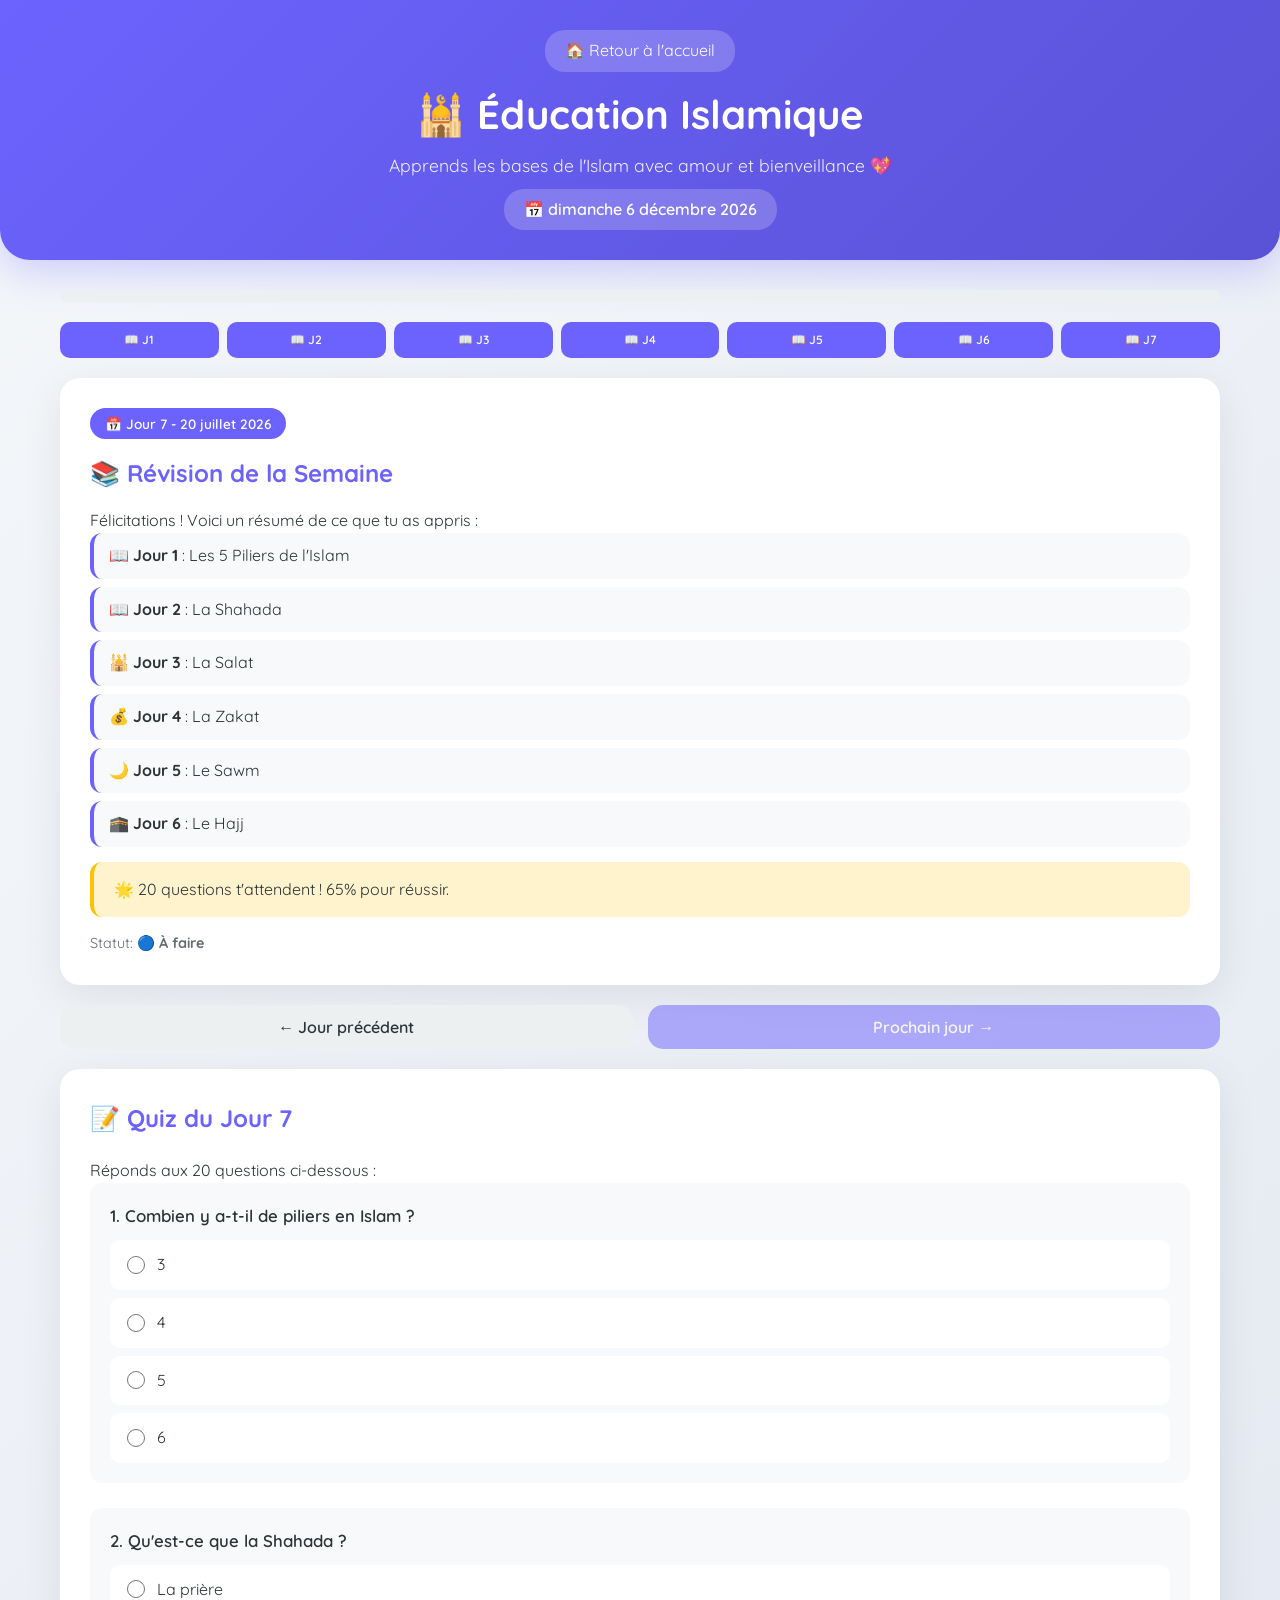
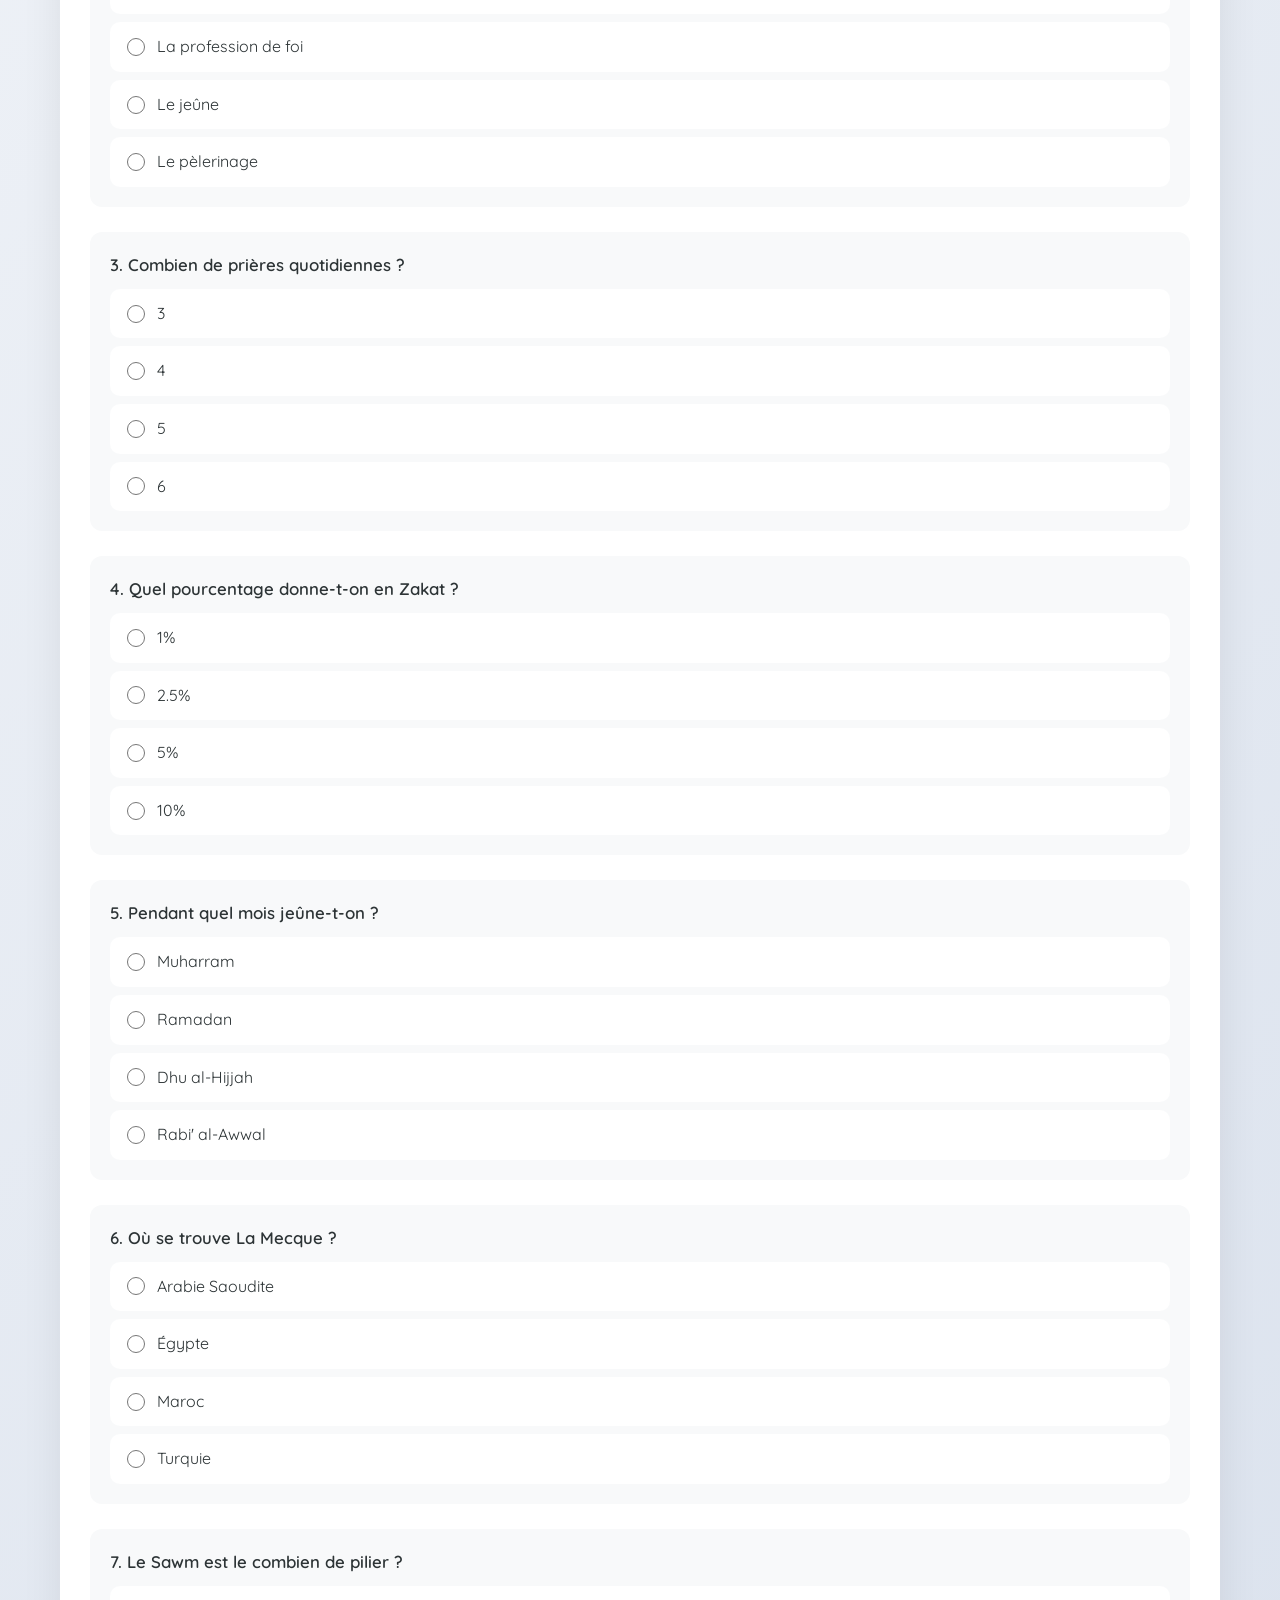
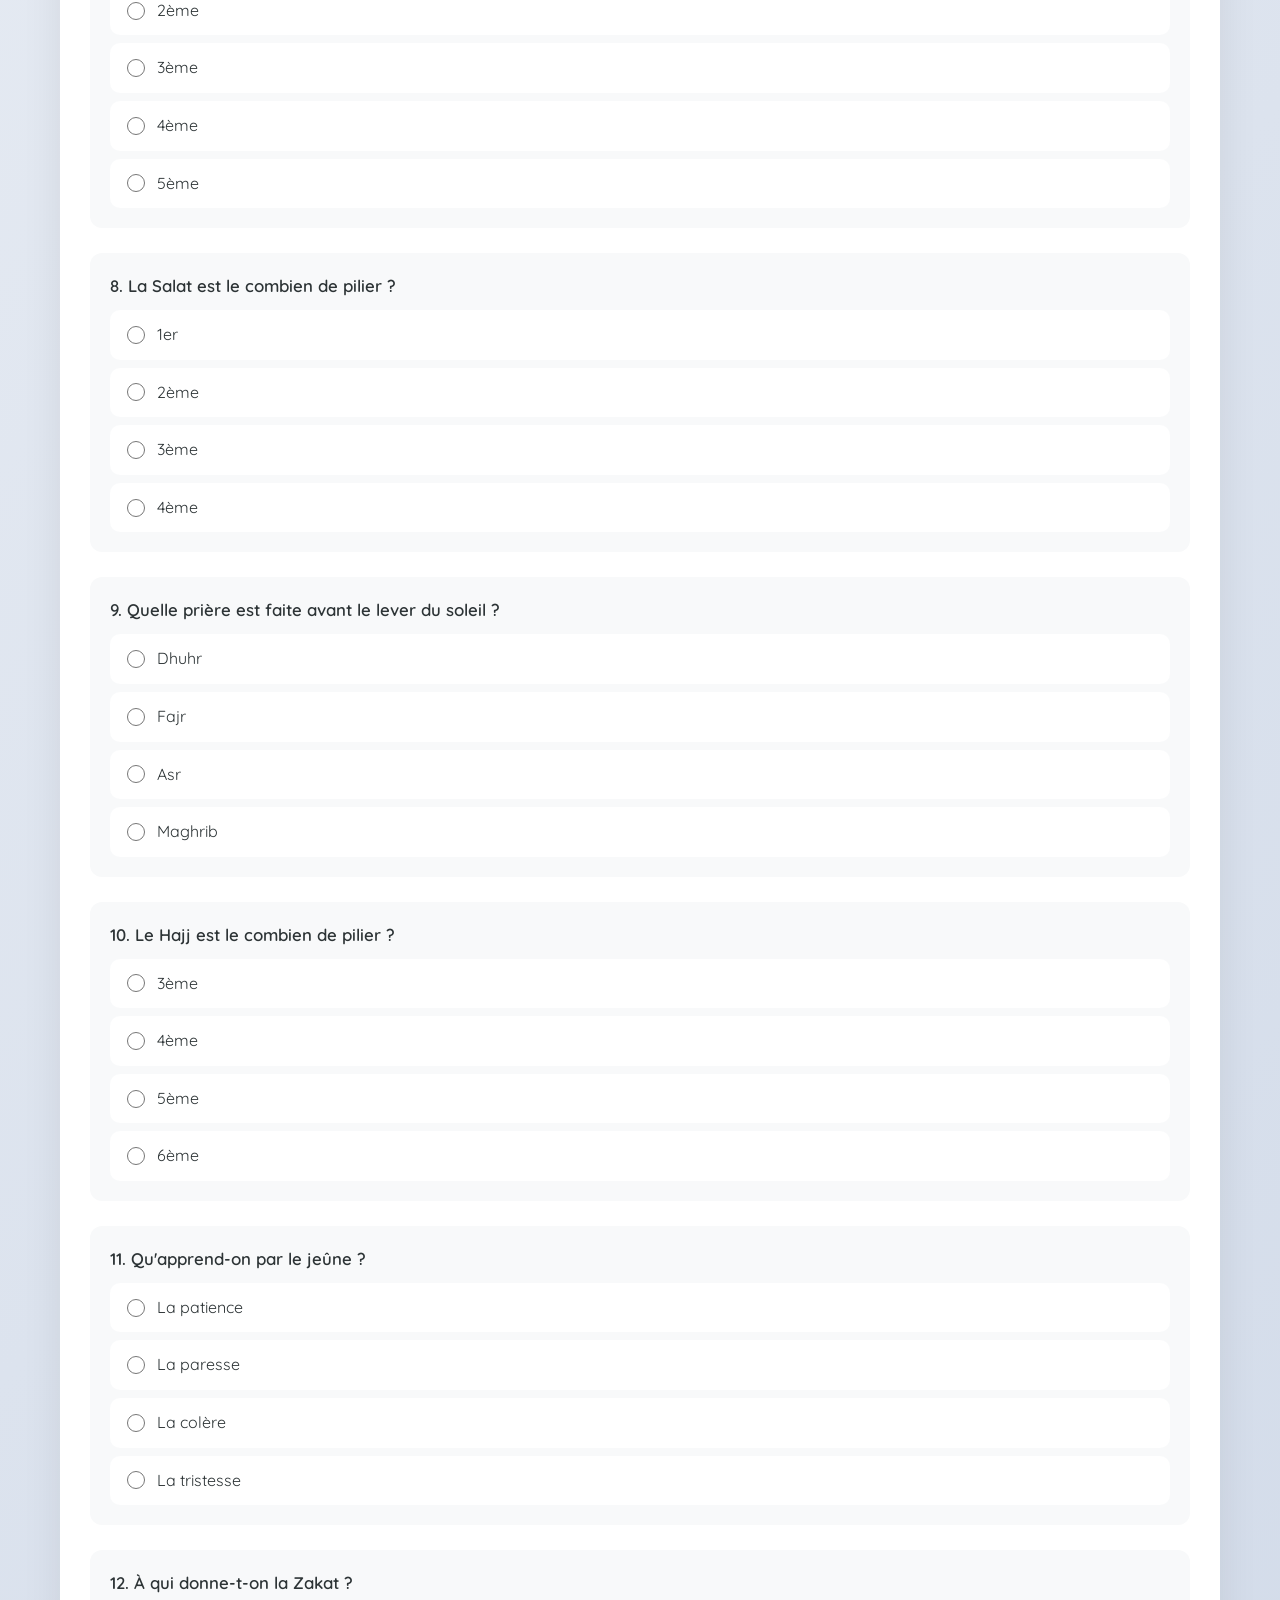
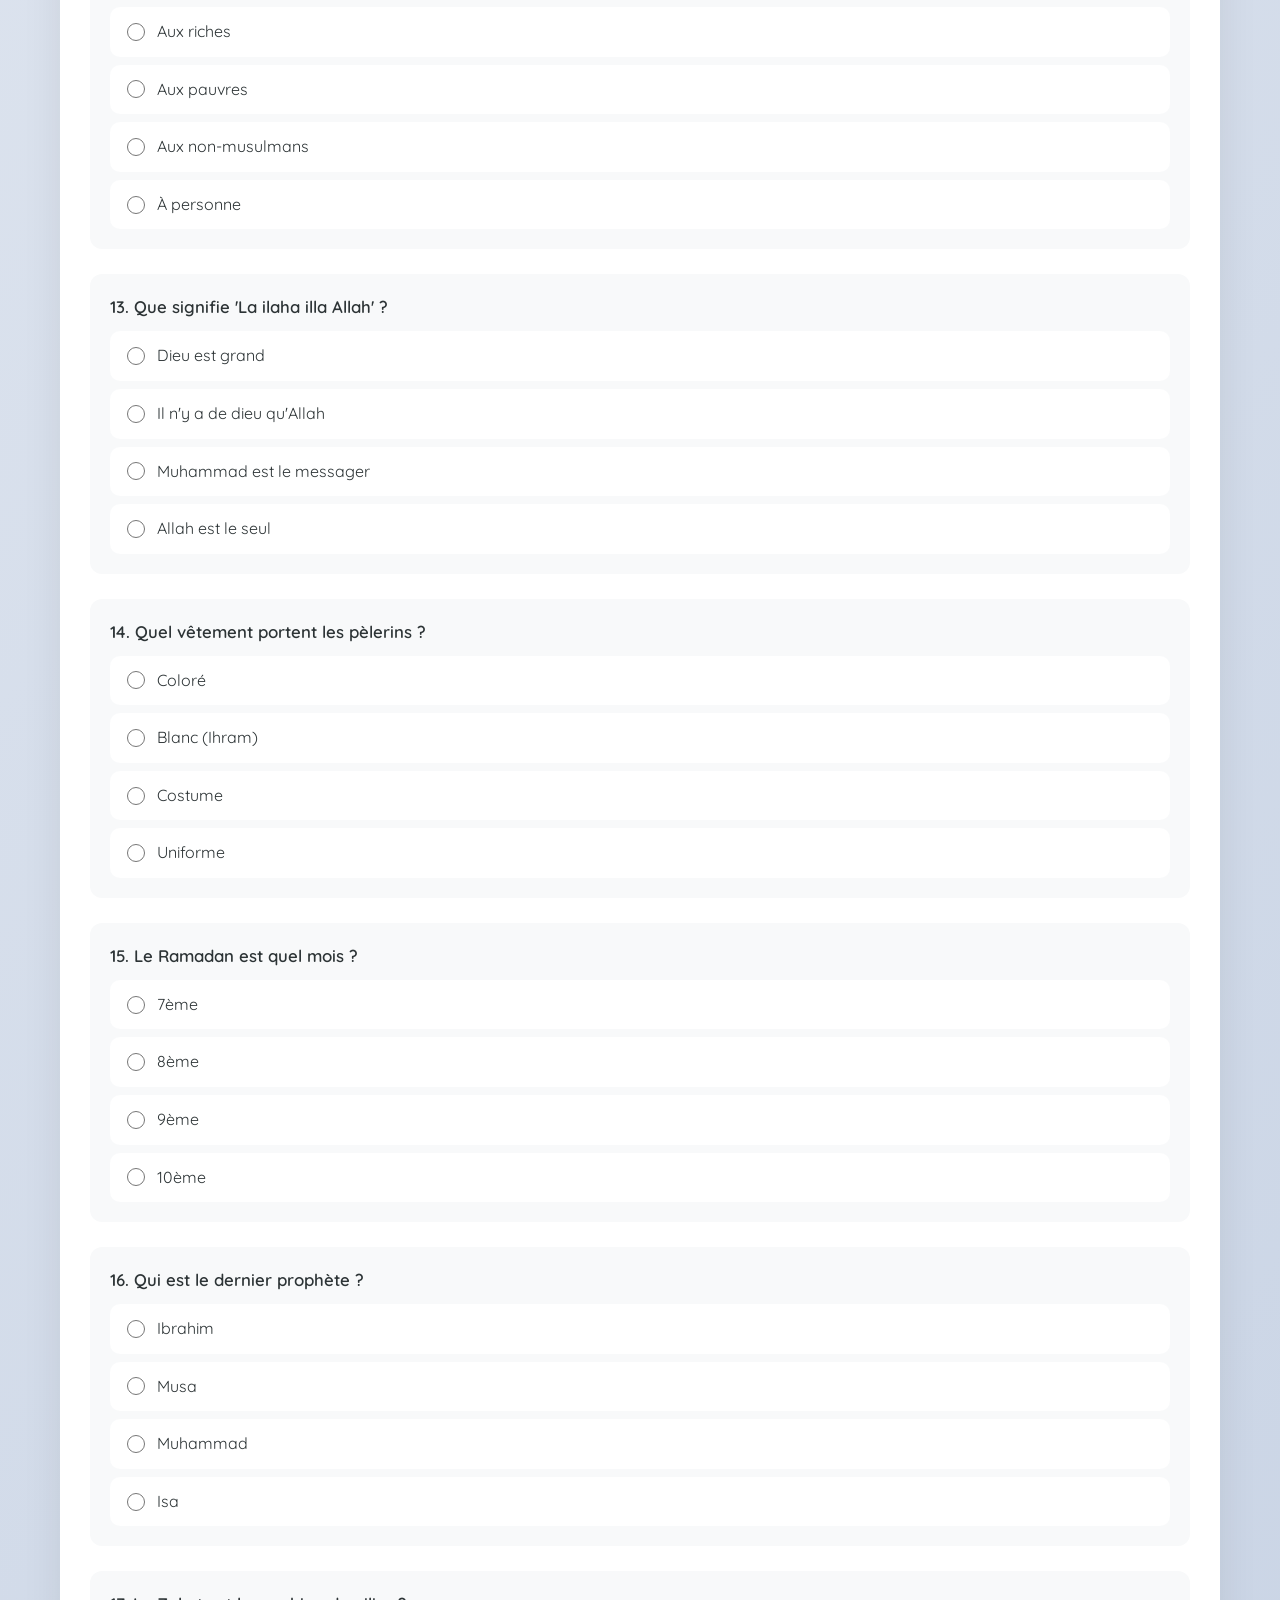
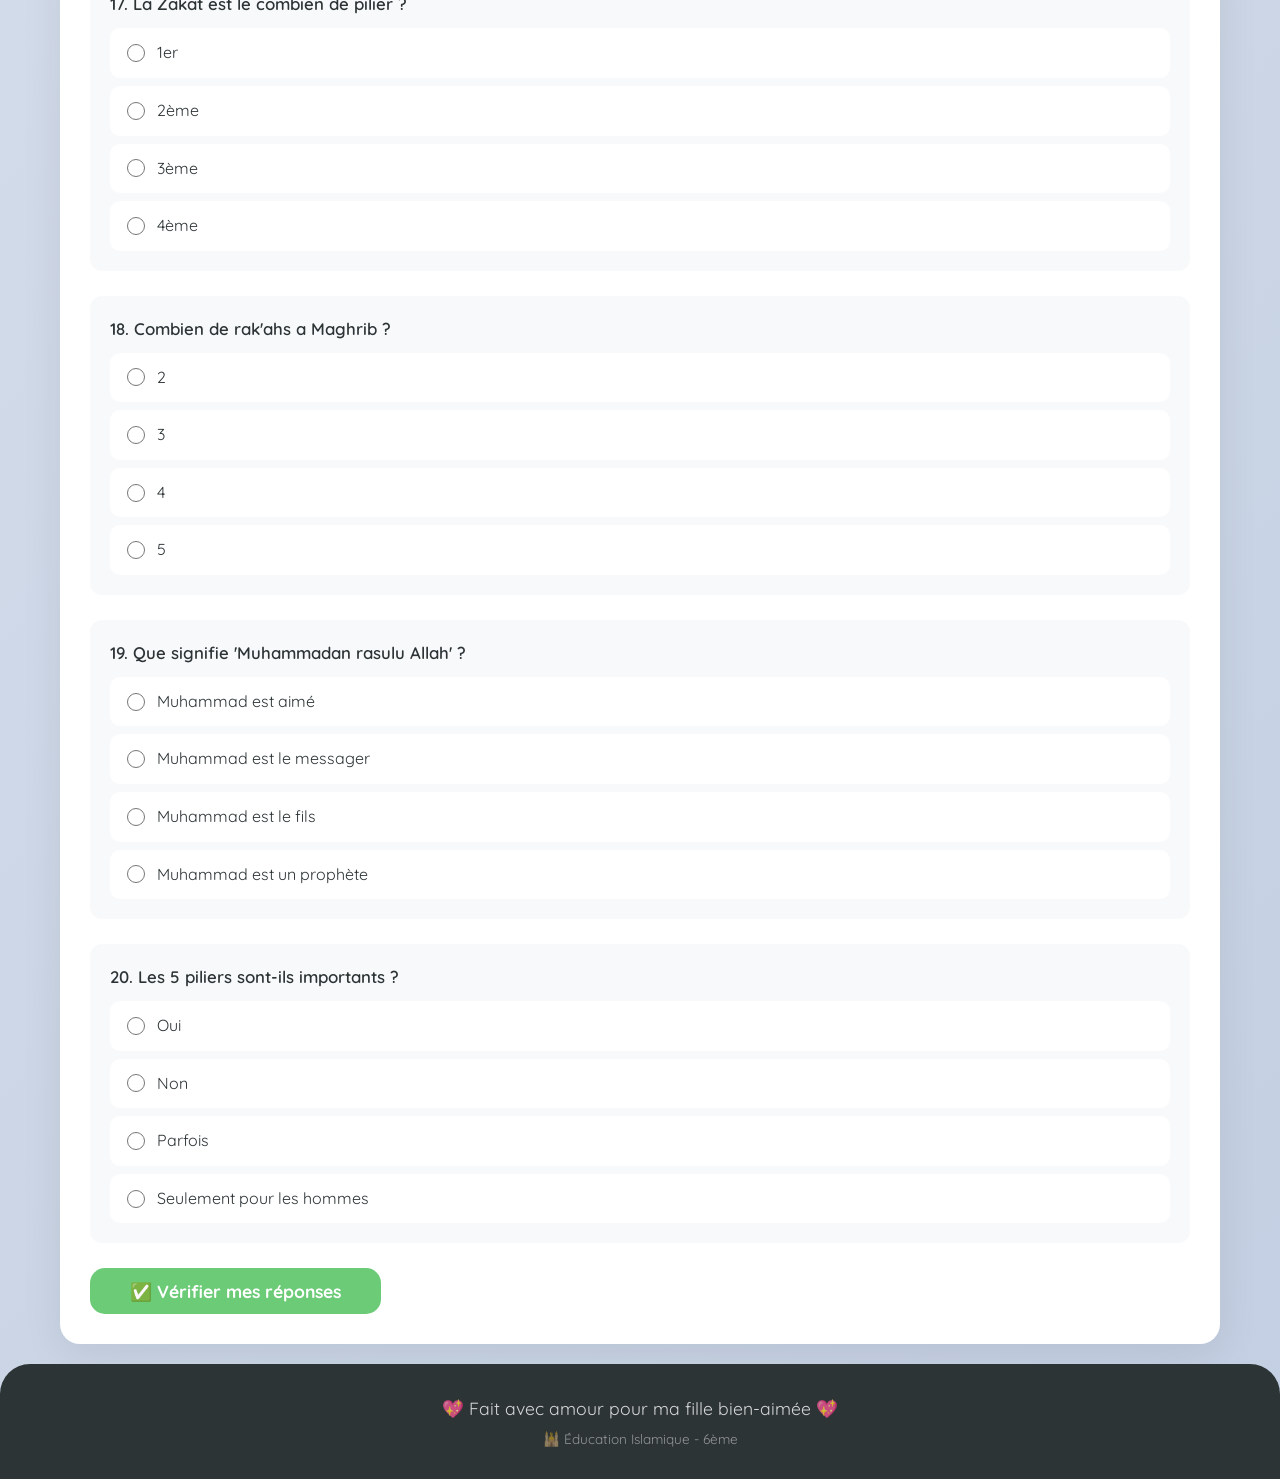
==== commit 39c7fa5c: "Update islam.html" ====
--- a/pages/islam.html
+++ b/pages/islam.html
@@ -4,9 +4,20 @@
     <meta charset="UTF-8">
     <meta name="viewport" content="width=device-width, initial-scale=1.0">
     <title>🕌 Éducation Islamique - Mon École</title>
+    <!-- CHEMIN CORRIGÉ : ../ pour remonter d'un niveau -->
     <link rel="stylesheet" href="../css/style.css">
     <link href="https://fonts.googleapis.com/css2?family=Quicksand:wght@300;400;600;700&display=swap" rel="stylesheet">
     <style>
+        /* ===== TOUS LES STYLES SONT ICI (pour éviter les problèmes de chargement) ===== */
+        * { margin: 0; padding: 0; box-sizing: border-box; }
+        body {
+            font-family: 'Quicksand', sans-serif;
+            background: linear-gradient(135deg, #f5f7fa 0%, #c3cfe2 100%);
+            min-height: 100vh;
+            color: #2d3436;
+        }
+        .container { max-width: 1200px; margin: 0 auto; padding: 0 20px; }
+        
         .subject-header {
             background: linear-gradient(135deg, #6C63FF 0%, #5A52D5 100%);
             padding: 30px 20px;
@@ -14,6 +25,7 @@
             color: white;
             text-align: center;
             margin-bottom: 30px;
+            box-shadow: 0 10px 40px rgba(108,99,255,0.3);
         }
         .subject-header h1 { font-size: 2.5rem; margin-bottom: 5px; }
         .subject-header .subtitle { font-size: 1.1rem; opacity: 0.9; }
@@ -36,7 +48,6 @@
             transition: all 0.3s;
         }
         .back-home:hover { background: rgba(255,255,255,0.3); transform: translateX(-3px); }
-        .container { max-width: 1200px; margin: 0 auto; padding: 0 20px; }
         
         .lesson-container {
             background: white;
@@ -257,6 +268,7 @@
 
     <header class="subject-header">
         <div class="container">
+            <!-- CHEMIN CORRIGÉ : ../ pour remonter à la racine -->
             <a href="../index.html" class="back-home">🏠 Retour à l'accueil</a>
             <h1>🕌 Éducation Islamique</h1>
             <p class="subtitle">Apprends les bases de l'Islam avec amour et bienveillance 💖</p>
